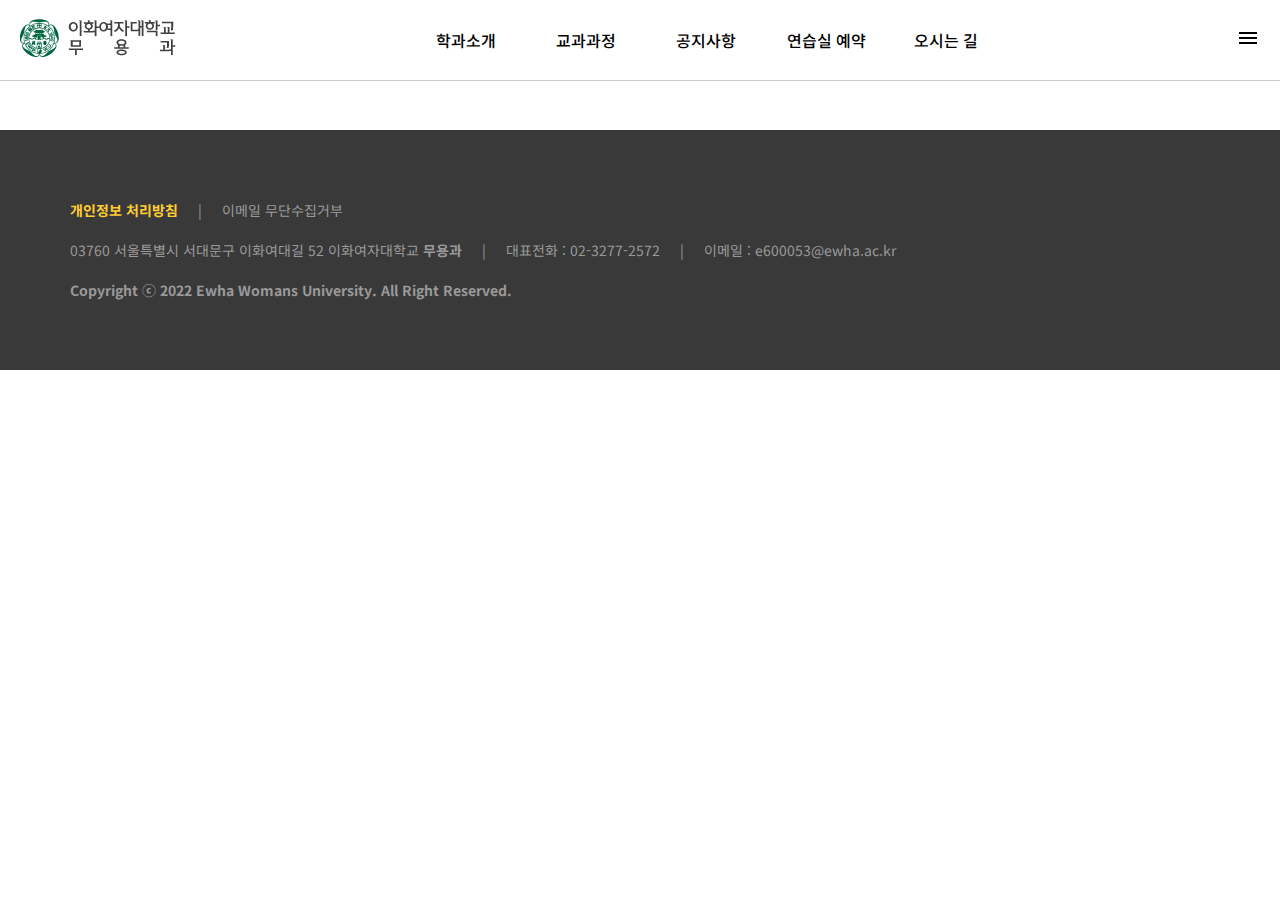
==== index.html @ 5f3eaea0 "Add files via upload" ====
<!DOCTYPE html>
<html lang="ko">
  <head>
    <meta charset="UTF-8" />
    <meta http-equiv="X-UA-Compatible" content="IE=edge" />
    <meta name="viewport" content="width=device-width, initial-scale=1.0" />
    <title>이화여자대학교 무용과</title>

    <!-- css style -->
    <link
      rel="stylesheet"
      href="./css/style.css"
      media="screen and (min-width: 768px)"
    />
    <link
      rel="stylesheet"
      href="./css/mobile.css"
      media="screen and (max-width: 767px)"
    />
  </head>
  <body>
    <!-- header -->
    <header id="main-header">
      <div class="container">
        <h1>
          <a href="./index.html">
            <img src="./images/logo.png" alt="이화여대 무용과" />
          </a>
        </h1>
        <nav id="gnb">
          <ul class="depth1">
            <li>
              <a href="./pages/sub1-1.html">학과소개</a>
              <ul class="depth2">
                <li><a href="./pages/sub1-1.html">학과소개</a></li>
                <li><a href="./pages/sub1-2.html">학과연혁</a></li>
                <li><a href="./pages/sub1-3.html">교수진</a></li>
              </ul>
            </li>
            <li>
              <a href="./pages/sub2-1.html">교과과정</a>
              <ul class="depth2">
                <li><a href="./pages/sub2-1.html">교과과정</a></li>
                <li><a href="./pages/sub2-2.html">전공안내</a></li>
              </ul>
            </li>
            <li>
              <a href="./pages/sub3-1.html">공지사항</a>
              <ul class="depth2">
                <li><a href="./pages/sub3-1.html">공지사항</a></li>
                <li><a href="./pages/sub3-2.html">학과행사</a></li>
                <li><a href="./pages/sub3-3.html">외부행사</a></li>
              </ul>
            </li>
            <li>
              <a href="./pages/sub4-1.html">연습실 예약</a>
              <ul class="depth2">
                <li><a href="./pages/sub4-1.html">연습실 예약</a></li>
              </ul>
            </li>
            <li>
              <a href="./pages/sub5-1.html">오시는 길</a>
              <ul class="depth2">
                <li><a href="./pages/sub5-1.html">오시는 길</a></li>
              </ul>
            </li>
          </ul>
        </nav>
        <!-- 토글버튼 -->
        <div class="btn-toggle">
          <img src="./images/toggle-site-map.svg" alt="toggle sitemap" />
        </div>
      </div>
      <!-- // header .container -->
    </header>

    <!-- footer -->
    <footer id="main-footer">
      <div class="container">
        <div class="footer-menu">
          <a class="ft-str" href="#">개인정보 처리방침</a><span>|</span
          ><a href="#">이메일 무단수집거부</a>
        </div>
        <div class="address">
          <p>
            03760 서울특별시 서대문구 이화여대길 52 이화여자대학교
            <span class="ft-bold">무용과</span>
          </p>
          |
          <p>대표전화 : 02-3277-2572</p>
          |
          <p>이메일 : e600053@ewha.ac.kr</p>
        </div>
        <p class="copy">
          Copyright ⓒ 2022 Ewha Womans University. All Right Reserved.
        </p>
      </div>
      <!-- // footer .container-->
    </footer>
  </body>
</html>
---- css/style.css ----
@import "./reset.css";

/* 웹폰트 (Noto Sans KR / Crimson Text) */
@import url("https://fonts.googleapis.com/css2?family=Crimson+Text:wght@400;600;700&family=Noto+Sans+KR:wght@400;500;700&display=swap");

/* font-family: 'Nanum Myeongjo', serif; */
@import url("https://fonts.googleapis.com/css2?family=Nanum+Myeongjo:wght@400;700;800&display=swap");

/* 기본 css style */
:root {
  --main-color: #006640;
  --text-light: #666;
}

body {
  font-family: "Noto Sans KR", sans-serif;
  font-size: 15px;
}

h1 {
  font-size: 40px;
  font-weight: 700;
}

h1.crimson {
  font-family: "Crimson Text", serif;
  font-size: 40px;
  font-weight: 600;
}

h2 {
  font-size: 26px;
  font-weight: 700;
}

h2.crimson {
  font-family: "Crimson Text", serif;
  font-size: 26px;
  font-weight: 600;
}

h3 {
  font-size: 24px;
  font-weight: 700;
}

a {
  color: #000;
}

.ft-bold {
  font-weight: 700;
}

.color-white {
  color: #fff;
}

.container {
  max-width: 1440px;
  margin: 0 auto;
  position: relative;
}

/* ##### header ##### */

#main-header {
  height: 80px;
}

#main-header .container {
  display: flex;
  padding: 0 20px;
  justify-content: space-between;
  align-items: center;
  /* outline: 1px solid blue; */
  border-bottom: 0.5px solid #ccc;
}

#gnb {
  z-index: 100;
  /* outline: 1px solid red; */
}

/* 1단계 메뉴 */
#gnb .depth1 {
  display: flex;
  height: 80px;
}
#gnb .depth1 > li {
  width: 100px;
  height: 100%;
  display: inline-block;
  margin: 0 10px;
  text-align: center;
  position: relative;
}
#gnb .depth1 > li > a {
  line-height: 80px;
  font-size: 16px;
  font-weight: 500;
  display: block;
}

/* 2단계 메뉴 */

#gnb .depth2 {
  background: #fff;
  border: 0.1px solid #ccc;
  margin-top: 1px;
  padding: 10px;
  height: 0;
  overflow: hidden;
  opacity: 0;
}

#gnb .depth2 > li {
  margin-bottom: 10px;
}
#gnb .depth2 > li:last-child {
  margin-bottom: 0;
}

#gnb .depth2 a {
  color: var(--text-light);
}

/* 호버효과 */

#gnb .depth1 > li:hover > a {
  color: var(--main-color);
  font-weight: 700;
}
#gnb .depth1 > li::after {
  content: "";
  width: 0px;
  height: 2px;
  background: var(--main-color);
  position: absolute;
  left: 0;
  top: 79px;
  transition: 0.5s;
}
#gnb .depth1 > li:hover::after {
  width: 100px;
}

#gnb .depth1 > li:hover .depth2 {
  height: auto;
  opacity: 1;
  transition: 0.4s;
}

#gnb .depth2 > li:hover > a {
  text-decoration: underline;
}

/* ##### footer ##### */

#main-footer {
  margin-top: 50px;
}

#main-footer .container {
  background: #393939;
  padding: 70px;
  color: #999;
  font-size: 14px;
}

#main-footer .footer-menu {
  margin-bottom: 20px;
  display: flex;
  gap: 20px;
}

#main-footer .footer-menu a {
  color: #999;
}

#main-footer .footer-menu a.ft-str {
  font-weight: 700;
  color: #ffcc33;
}

#main-footer .address {
  display: flex;
  gap: 20px;
  margin-bottom: 20px;
}

#main-footer .copy {
  font-weight: 700;
}
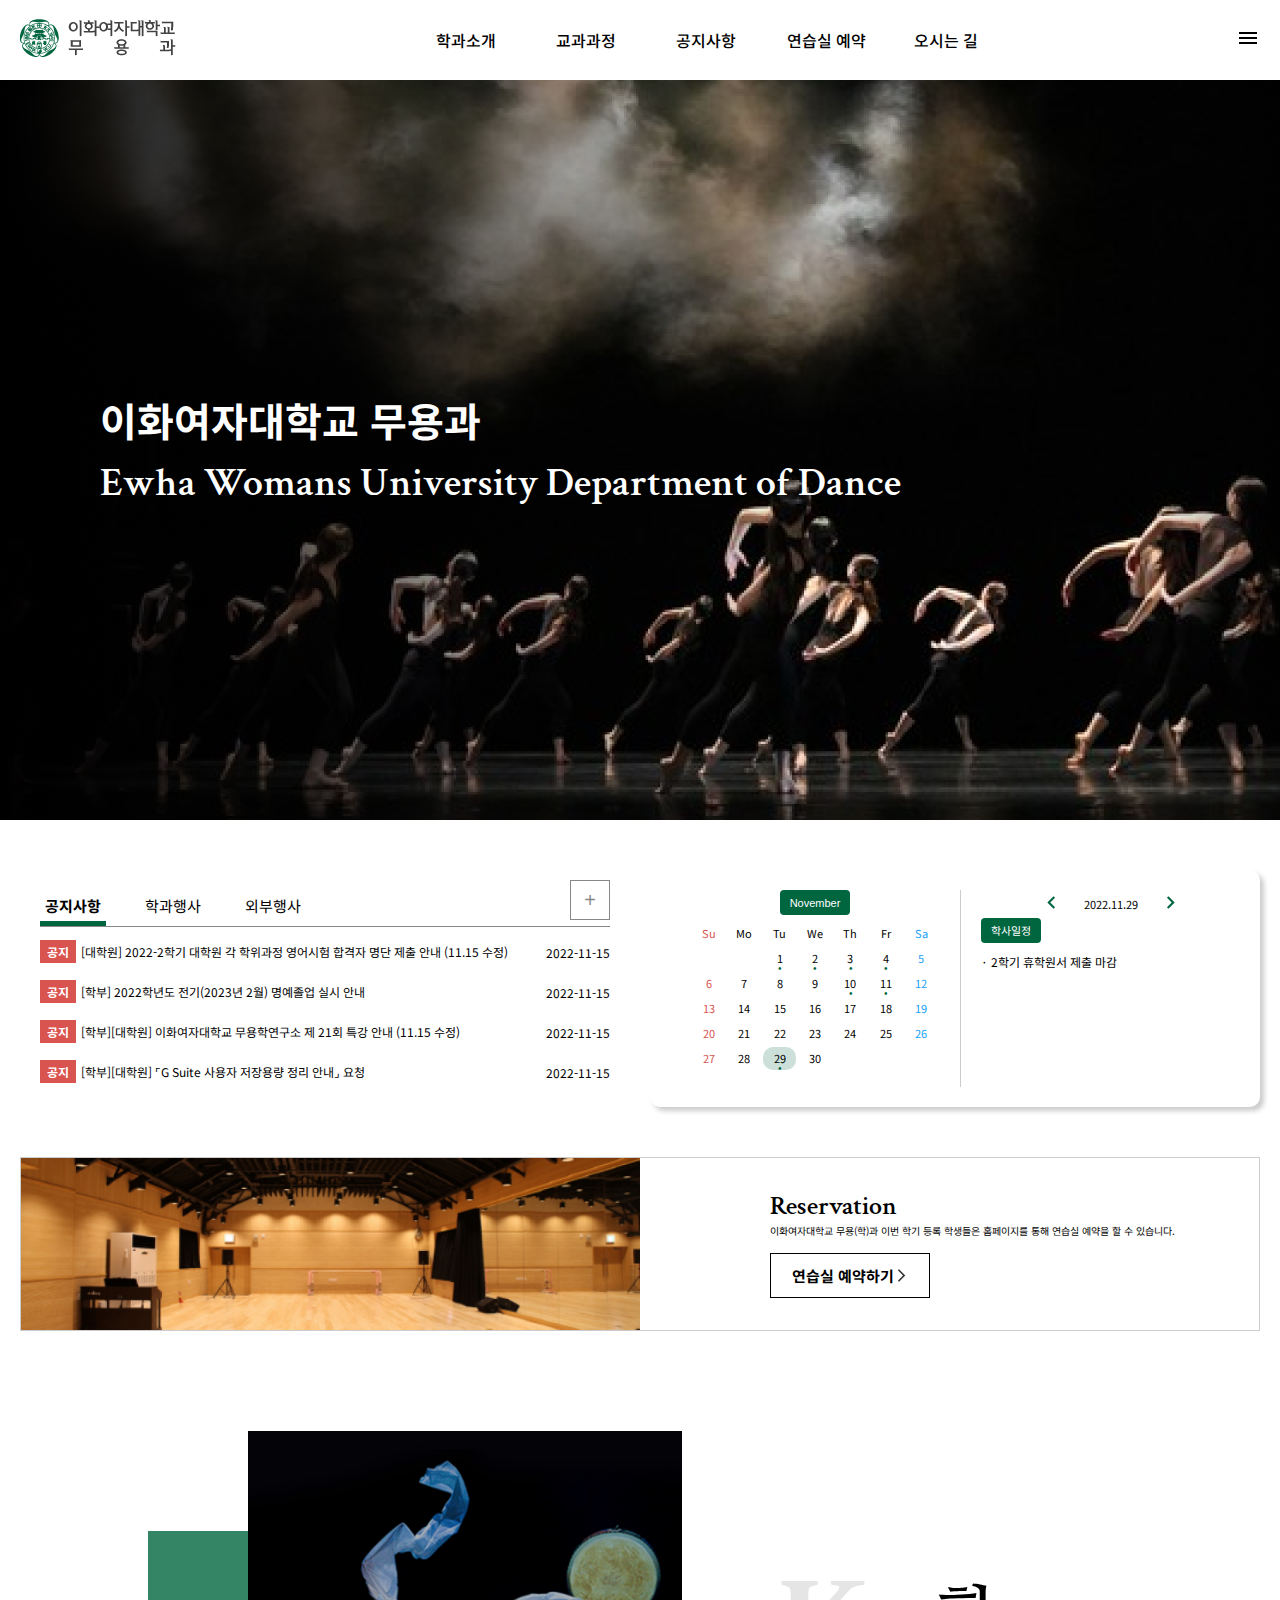
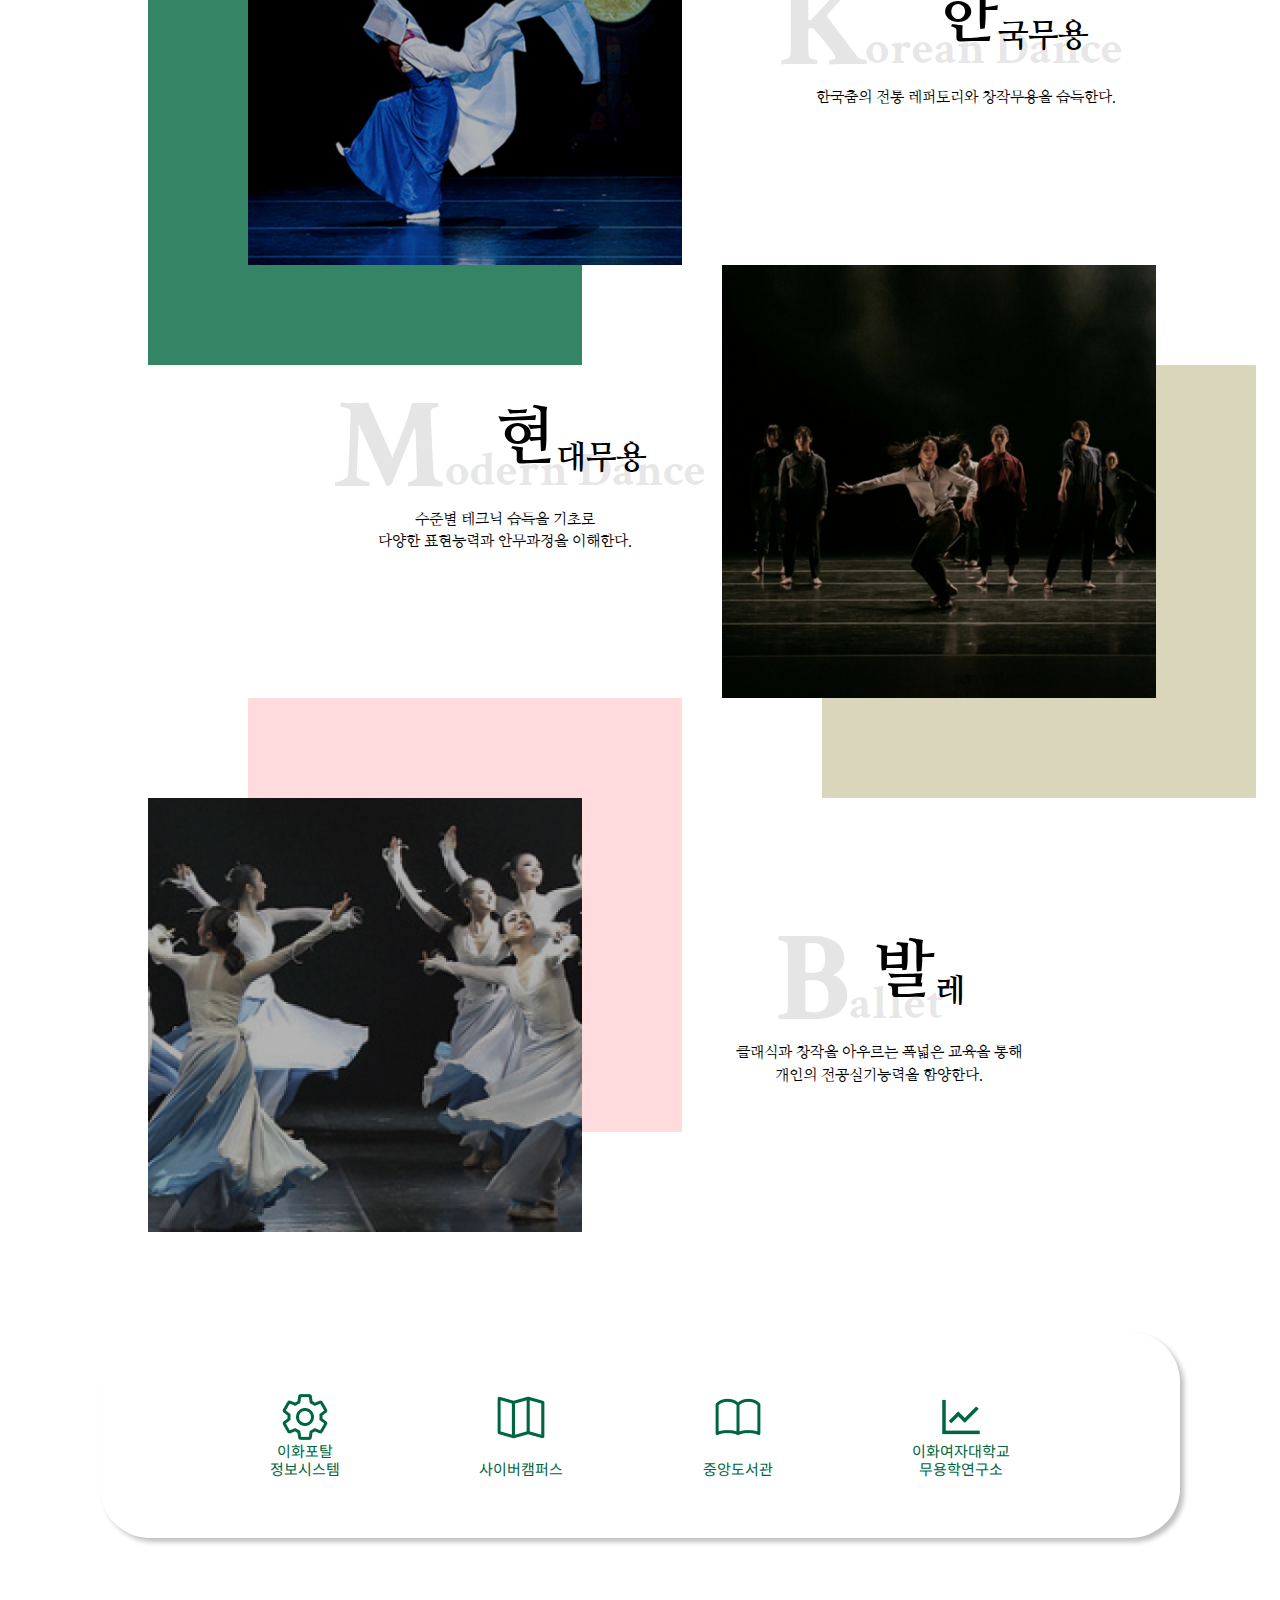
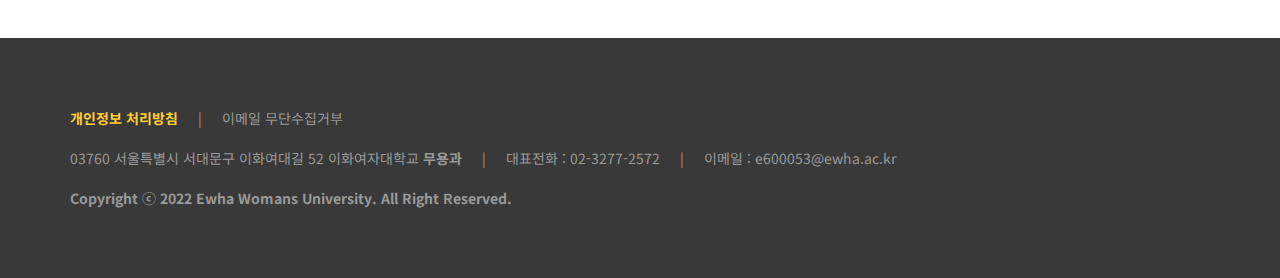
==== commit 8d5db0e8: "last upload" ====
--- a/index.html
+++ b/index.html
@@ -1,101 +1,441 @@
 <!DOCTYPE html>
 <html lang="ko">
-  <head>
-    <meta charset="UTF-8" />
-    <meta http-equiv="X-UA-Compatible" content="IE=edge" />
-    <meta name="viewport" content="width=device-width, initial-scale=1.0" />
-    <title>이화여자대학교 무용과</title>
-
-    <!-- css style -->
-    <link
-      rel="stylesheet"
-      href="./css/style.css"
-      media="screen and (min-width: 768px)"
-    />
-    <link
-      rel="stylesheet"
-      href="./css/mobile.css"
-      media="screen and (max-width: 767px)"
-    />
-  </head>
-  <body>
-    <!-- header -->
-    <header id="main-header">
-      <div class="container">
+
+<head>
+  <meta charset="UTF-8" />
+  <meta http-equiv="X-UA-Compatible" content="IE=edge" />
+  <meta name="viewport" content="width=device-width, initial-scale=1.0" />
+  <title>이화여자대학교 무용과</title>
+
+  <!-- css style -->
+  <link rel="stylesheet" href="./css/style.css" media="screen and (min-width: 768px)" />
+  <link rel="stylesheet" href="./css/mobile.css" media="screen and (max-width: 767px)" />
+  <!-- script -->
+  <script src="https://ajax.googleapis.com/ajax/libs/jquery/3.6.1/jquery.min.js"></script>
+  <script src="./js/main.js"></script>
+</head>
+
+<body>
+  <!-- header -->
+  <header id="main-header">
+    <div class="container">
+      <h1>
+        <a href="./index.html">
+          <img src="./images/logo.png" alt="이화여대 무용과" />
+        </a>
+      </h1>
+      <nav id="gnb">
+        <ul class="depth1">
+          <li>
+            <a href="./pages/sub1-1.html">학과소개</a>
+            <ul class="depth2">
+              <li><a href="./pages/sub1-1.html">학과소개</a></li>
+              <li><a href="./pages/sub1-2.html">학과연혁</a></li>
+              <li><a href="./pages/sub1-3.html">교수진</a></li>
+            </ul>
+          </li>
+          <li>
+            <a href="./pages/sub2-1.html">교과과정</a>
+            <ul class="depth2">
+              <li><a href="./pages/sub2-1.html">교과과정</a></li>
+              <li><a href="./pages/sub2-2.html">전공안내</a></li>
+            </ul>
+          </li>
+          <li>
+            <a href="#">공지사항</a>
+            <ul class="depth2">
+              <li><a href="./pages/sub3-1.html">공지사항</a></li>
+              <li><a href="./pages/sub3-2.html">학과행사</a></li>
+              <li><a href="./pages/sub3-3.html">외부행사</a></li>
+            </ul>
+          </li>
+          <li>
+            <a href="./pages/sub4-1.html">연습실 예약</a>
+            <ul class="depth2">
+              <li><a href="./pages/sub4-1.html">연습실 예약</a></li>
+            </ul>
+          </li>
+          <li>
+            <a href="./pages/sub5-1.html">오시는 길</a>
+            <ul class="depth2">
+              <li><a href="./pages/sub5-1.html">오시는 길</a></li>
+            </ul>
+          </li>
+        </ul>
+      </nav>
+      <!-- 토글버튼 -->
+      <div id="btn-toggle">
+        <img src="./images/toggle-site-map.svg" alt="toggle sitemap" />
+      </div>
+    </div>
+    <!-- // header .container -->
+  </header>
+
+  <!-- site-map -->
+  <div id="site-map">
+    <div class="container">
+      <div class="header-cover">
         <h1>
-          <a href="./index.html">
-            <img src="./images/logo.png" alt="이화여대 무용과" />
+          <a href="./index.html"><img src="./images/logo.png" alt="로고" /></a>
+        </h1>
+        <button class="btn-close">
+          <img src="./images/close.svg" alt="닫기" />
+        </button>
+      </div>
+      <nav class="site-map-menu">
+        <ul class="depth1">
+          <li>
+            <a href="./pages/sub1-1.html">학과소개</a>
+            <ul class="depth2">
+              <li><a href="./pages/sub1-1.html">학과소개</a></li>
+              <li><a href="./pages/sub1-2.html">학과연혁</a></li>
+              <li><a href="./pages/sub1-3.html">교수진</a></li>
+            </ul>
+          </li>
+          <li>
+            <a href="./pages/sub2-1.html">교과과정</a>
+            <ul class="depth2">
+              <li><a href="./pages/sub2-1.html">교과과정</a></li>
+              <li><a href="./pages/sub2-2.html">전공안내</a></li>
+            </ul>
+          </li>
+          <li>
+            <a href="#">공지사항</a>
+            <ul class="depth2">
+              <li><a href="./pages/sub3-1.html">공지사항</a></li>
+              <li><a href="./pages/sub3-2.html">학과행사</a></li>
+              <li><a href="./pages/sub3-3.html">외부행사</a></li>
+            </ul>
+          </li>
+
+          <li>
+            <a href="./pages/sub4-1.html">연습실 예약</a>
+            <ul class="depth2">
+              <li><a href="./pages/sub4-1.html">연습실 예약</a></li>
+            </ul>
+          </li>
+          <li>
+            <a href="./pages/sub5-1.html">오시는 길</a>
+            <ul class="depth2">
+              <li><a href="./pages/sub5-1.html">오시는 길</a></li>
+            </ul>
+          </li>
+        </ul>
+      </nav>
+    </div>
+  </div>
+  <!-- // site-map -->
+
+  <!-- main-visual -->
+  <section id="main-visual">
+    <div class="container">
+      <h1>
+        이화여자대학교 무용과<br />
+        <span class="crimson">Ewha Womans University <br class="mob-only" />
+          Department of Dance</span>
+      </h1>
+    </div>
+  </section>
+
+  <!-- 공지사항 / 학사일정 -->
+  <section class="section1">
+    <div class="container">
+      <div class="notice-box">
+        <ul class="notice-title-list">
+          <li class="active">공지사항</li>
+          <li>학과행사</li>
+          <li>외부행사</li>
+        </ul>
+        <a href="./pages/sub3-1.html"><button class="btn-plus">+</button></a>
+        <div class="notice-board">
+          <ul class="notice-list active">
+            <li>
+              <a href="http://cms.ewha.ac.kr/user/boardList.action?boardId=1556242&command=view2&boardSeq=65201057"
+                target="_blank"><b>공지</b>[대학원]
+                2022-2학기 대학원 각 학위과정 영어시험
+                합격자 명단 제출 안내 (11.15 수정)</a>
+              <span class="notice-date">2022-11-15</span>
+            </li>
+            <li>
+              <a href="http://cms.ewha.ac.kr/user/boardList.action?boardId=1556242&command=view2&boardSeq=65180790"
+                target="_blank"><b>공지</b>[학부]
+                2022학년도 전기(2023년 2월) 명예졸업 실시
+                안내</a>
+              <span class="notice-date">2022-11-15</span>
+            </li>
+            <li>
+              <a href="http://cms.ewha.ac.kr/user/boardList.action?boardId=1556242&command=view2&boardSeq=65132984"
+                target="_blank"><b>공지</b>[학부][대학원]
+                이화여자대학교 무용학연구소 제 21회
+                특강 안내 (11.15 수정)</a>
+              <span class="notice-date">2022-11-15</span>
+            </li>
+            <li>
+              <a href="http://cms.ewha.ac.kr/user/boardList.action?boardId=1556242&command=view2&boardSeq=65174718"
+                target="_blank"><b>공지</b>[학부][대학원]
+                ⌜G Suite 사용자 저장용량 정리 안내⌟
+                요청</a>
+              <span class="notice-date">2022-11-15</span>
+            </li>
+          </ul>
+          <ul class="notice-list">
+            <li>
+              <a href="#"><b>학과</b>[학부][대학원] 2022년 2학기 기말고사 세부일정
+                안내</a>
+              <span class="notice-date">2022-11-20</span>
+            </li>
+            <li>
+              <a href="http://cms.ewha.ac.kr/user/boardList.action?boardId=1556242&command=view2&boardSeq=62117398"
+                target="_blank"><b>학과</b>[학부]
+                2022년 2학기 졸업발표회 및 학년별 월례회
+                세부일정 안내</a>
+              <span class="notice-date">2022-09-24</span>
+            </li>
+            <li>
+              <a href="#"><b>학과</b>[학부][대학원] 2022 동아리축제 참가 동아리 및 학과
+                소모임 모집 안내</a>
+              <span class="notice-date">2022-09-24</span>
+            </li>
+            <li>
+              <a href="#"><b>학과</b>[학부][대학원] 2022 2학기 중간고사 세부일정
+                안내</a>
+              <span class="notice-date">2022-09-10</span>
+            </li>
+          </ul>
+          <ul class="notice-list">
+            <li>
+              <a href="http://cms.ewha.ac.kr/user/boardList.action?boardId=1556242&command=view2&boardSeq=64226081"
+                target="_blank"><b>외부</b>2022
+                제3회〈ㅊㅊ-하다 페스티벌〉전통공연예술축제
+                홍보 및 모집 안내</a>
+              <span class="notice-date">2022-10-27</span>
+            </li>
+            <li>
+              <a href="http://cms.ewha.ac.kr/user/boardList.action?boardId=1556242&command=view2&boardSeq=64042757"
+                target="_blank"><b>외부</b>서울시
+                국악관현악단 & 류장현의 협업「다시갑시다」
+                공연, 조기예매 할인 안내</a>
+              <span class="notice-date">2022-10-25</span>
+            </li>
+            <li>
+              <a href="http://cms.ewha.ac.kr/user/boardList.action?boardId=1556242&command=view2&boardSeq=63750530"
+                target="_blank"><b>외부</b>대한무용협회_4마리
+                백조 페스티벌 홍보</a>
+              <span class="notice-date">2022-10-21</span>
+            </li>
+            <li>
+              <a href="http://cms.ewha.ac.kr/user/boardList.action?boardId=1556242&command=view2&boardSeq=61762554"
+                target="_blank"><b>외부</b>(사)한국민족춤협회
+                2022 젊은춤 축전 개최 안내</a>
+              <span class="notice-date">2022-09-06</span>
+            </li>
+          </ul>
+        </div>
+      </div>
+      <!-- // notice-box -->
+      <!-- schedule-box -->
+      <div class="schedule-box">
+        <div class="calendar-box">
+          <button class="btn-month">November</button>
+          <table class="calendar">
+            <tr>
+              <th class="sun">Su</th>
+              <th>Mo</th>
+              <th>Tu</th>
+              <th>We</th>
+              <th>Th</th>
+              <th>Fr</th>
+              <th class="sat">Sa</th>
+            </tr>
+
+            <tr>
+              <td class="sun"></td>
+              <td></td>
+              <td>1</td>
+              <td>2</td>
+              <td>3</td>
+              <td>4</td>
+              <td class="sat">5</td>
+            </tr>
+
+            <tr>
+              <td class="sun">6</td>
+              <td>7</td>
+              <td>8</td>
+              <td>9</td>
+              <td>10</td>
+              <td>11</td>
+              <td class="sat">12</td>
+            </tr>
+
+            <tr>
+              <td class="sun">13</td>
+              <td>14</td>
+              <td>15</td>
+              <td>16</td>
+              <td>17</td>
+              <td>18</td>
+              <td class="sat">19</td>
+            </tr>
+
+            <tr>
+              <td class="sun">20</td>
+              <td>21</td>
+              <td>22</td>
+              <td>23</td>
+              <td>24</td>
+              <td>25</td>
+              <td class="sat">26</td>
+            </tr>
+
+            <tr>
+              <td class="sun">27</td>
+              <td>28</td>
+              <td class="choosed">29</td>
+              <td>30</td>
+              <td></td>
+              <td></td>
+              <td class="sat"></td>
+            </tr>
+          </table>
+        </div>
+        <!-- // calendar-box -->
+        <div class="schedule-list">
+          <div class="schedule-date">
+            <button class="btn-prev">
+              <img src="./images/main-schedule-icon-prev.svg" alt="이전" />
+            </button>
+            <p class="choosed-date">2022.11.29</p>
+            <button class="btn-next">
+              <img src="./images/main-schedule-icon-next.svg" alt="다음" />
+            </button>
+          </div>
+          <a href="#">학사일정</a>
+          <ul>
+            <li>· 2학기 휴학원서 제출 마감</li>
+          </ul>
+        </div>
+        <!-- // schedule-list -->
+      </div>
+      <!-- schedule-box -->
+    </div>
+    <!-- // section1 .container -->
+  </section>
+
+  <!-- section2 -->
+  <!-- 연습실 예약 -->
+  <section class="section2">
+    <div class="container">
+      <div class="reservation-banner">
+        <img class="web-only" src="./images/main-banner.jpg" alt="예약하기 배너" />
+        <img class="mob-only" src="./images/main-banner-mob.jpg" alt="연습실 예약" />
+        <div class="reservation-link">
+          <h2 class="crimson">Reservation</h2>
+          <p>
+            이화여자대학교 무용(학)과 이번 학기 등록 학생들은
+            <br class="mob-only" />
+            홈페이지를 통해 연습실 예약을 할 수 있습니다.
+          </p>
+          <a href="./pages/sub4-1.html" class="btn-reservation">
+            연습실 예약하기
+            <img class="web-only" src="./images/icon-arrow.svg" alt="연습실 예약하기" />
+            <img class="mob-only" src="./images/icon-arrow-white.svg" alt="연습실 예약하기" />
           </a>
-        </h1>
-        <nav id="gnb">
-          <ul class="depth1">
-            <li>
-              <a href="./pages/sub1-1.html">학과소개</a>
-              <ul class="depth2">
-                <li><a href="./pages/sub1-1.html">학과소개</a></li>
-                <li><a href="./pages/sub1-2.html">학과연혁</a></li>
-                <li><a href="./pages/sub1-3.html">교수진</a></li>
-              </ul>
-            </li>
-            <li>
-              <a href="./pages/sub2-1.html">교과과정</a>
-              <ul class="depth2">
-                <li><a href="./pages/sub2-1.html">교과과정</a></li>
-                <li><a href="./pages/sub2-2.html">전공안내</a></li>
-              </ul>
-            </li>
-            <li>
-              <a href="./pages/sub3-1.html">공지사항</a>
-              <ul class="depth2">
-                <li><a href="./pages/sub3-1.html">공지사항</a></li>
-                <li><a href="./pages/sub3-2.html">학과행사</a></li>
-                <li><a href="./pages/sub3-3.html">외부행사</a></li>
-              </ul>
-            </li>
-            <li>
-              <a href="./pages/sub4-1.html">연습실 예약</a>
-              <ul class="depth2">
-                <li><a href="./pages/sub4-1.html">연습실 예약</a></li>
-              </ul>
-            </li>
-            <li>
-              <a href="./pages/sub5-1.html">오시는 길</a>
-              <ul class="depth2">
-                <li><a href="./pages/sub5-1.html">오시는 길</a></li>
-              </ul>
-            </li>
-          </ul>
-        </nav>
-        <!-- 토글버튼 -->
-        <div class="btn-toggle">
-          <img src="./images/toggle-site-map.svg" alt="toggle sitemap" />
-        </div>
-      </div>
-      <!-- // header .container -->
-    </header>
-
-    <!-- footer -->
-    <footer id="main-footer">
-      <div class="container">
-        <div class="footer-menu">
-          <a class="ft-str" href="#">개인정보 처리방침</a><span>|</span
-          ><a href="#">이메일 무단수집거부</a>
-        </div>
-        <div class="address">
+        </div>
+      </div>
+    </div>
+    <!-- // section2 .container -->
+  </section>
+  <section class="section3">
+    <div class="container">
+      <div class="classes korean-dance">
+        <img src="./images/main-section-1.jpg" alt="한국무용" />
+        <div class="text-box">
+          <h3 class="nanum"><span>한</span>국무용</h3>
+          <p>한국춤의 전통 레퍼토리와 창작무용을 습득한다.</p>
+        </div>
+      </div>
+      <div class="classes modern-dance">
+        <div class="text-box">
+          <h3 class="nanum"><span>현</span>대무용</h3>
           <p>
-            03760 서울특별시 서대문구 이화여대길 52 이화여자대학교
-            <span class="ft-bold">무용과</span>
+            수준별 테크닉 습득을 기초로 <br />
+            다양한 표현능력과 안무과정을 이해한다.
           </p>
-          |
-          <p>대표전화 : 02-3277-2572</p>
-          |
-          <p>이메일 : e600053@ewha.ac.kr</p>
-        </div>
-        <p class="copy">
-          Copyright ⓒ 2022 Ewha Womans University. All Right Reserved.
+        </div>
+        <img src="./images/main-section-2.jpg" alt="현대무용" />
+      </div>
+      <div class="classes ballet">
+        <img src="./images/main-section-3.jpg" alt="발레" />
+        <div class="text-box">
+          <h3 class="nanum"><span>발</span>레</h3>
+          <p>
+            클래식과 창작을 아우르는 폭넓은 교육을 통해 <br />
+            개인의 전공실기능력을 함양한다.
+          </p>
+        </div>
+      </div>
+    </div>
+    <!-- //section3 .container -->
+  </section>
+  <!-- section4 -->
+  <section class="section4">
+    <div class="container">
+      <ul class="quick-menu">
+        <li>
+          <a href="#">
+            <img src="./images/main-quick-menu-icon-1.png" alt="이화포탈정보시스템" />
+            <p>
+              이화포탈 <br />
+              정보시스템
+            </p>
+          </a>
+        </li>
+        <li>
+          <a href="#">
+            <img src="./images/main-quick-menu-icon-2.png" alt="사이버캠퍼스" />
+            <p>사이버캠퍼스</p>
+          </a>
+        </li>
+        <li>
+          <a href="#">
+            <img src="./images/main-quick-menu-icon-3.png" alt="중앙도서관" />
+            <p>중앙도서관</p>
+          </a>
+        </li>
+        <li>
+          <a href="#">
+            <img src="./images/main-quick-menu-icon-4.png" alt="이화여자대학교 무용학연구소" />
+            <p>이화여자대학교<br />무용학연구소</p>
+          </a>
+        </li>
+      </ul>
+    </div>
+  </section>
+  <!-- footer -->
+  <footer id="main-footer">
+    <div class="container">
+      <div class="footer-menu">
+        <a class="ft-str" href="#">개인정보 처리방침</a><span>|</span><a href="#">이메일 무단수집거부</a>
+      </div>
+      <div class="address">
+        <p>
+          03760 서울특별시 서대문구 이화여대길 52
+          <br class="mob-only" />이화여자대학교
+          <span class="ft-bold">무용과</span>
         </p>
-      </div>
-      <!-- // footer .container-->
-    </footer>
-  </body>
-</html>
+        <span class="web-only">|</span>
+        <p>대표전화 : 02-3277-2572</p>
+        <span class="web-only">|</span>
+        <p>이메일 : e600053@ewha.ac.kr</p>
+      </div>
+      <p class="copy">
+        Copyright ⓒ 2022 Ewha Womans University. <br class="mob-only" />
+        All Right Reserved.
+      </p>
+    </div>
+    <!-- // footer .container-->
+  </footer>
+</body>
+
+</html>--- a/css/style.css
+++ b/css/style.css
@@ -5,6 +5,11 @@
 
 /* font-family: 'Nanum Myeongjo', serif; */
 @import url("https://fonts.googleapis.com/css2?family=Nanum+Myeongjo:wght@400;700;800&display=swap");
+
+/* 미디어쿼리 */
+.mob-only {
+  display: none;
+}
 
 /* 기본 css style */
 :root {
@@ -22,6 +27,7 @@
   font-weight: 700;
 }
 
+h1 .crimson,
 h1.crimson {
   font-family: "Crimson Text", serif;
   font-size: 40px;
@@ -33,6 +39,7 @@
   font-weight: 700;
 }
 
+h2 .crimson,
 h2.crimson {
   font-family: "Crimson Text", serif;
   font-size: 26px;
@@ -41,6 +48,12 @@
 
 h3 {
   font-size: 24px;
+  font-weight: 700;
+}
+
+h3.nanum {
+  font-family: "Nanum Myeongjo", serif;
+  font-size: 32px;
   font-weight: 700;
 }
 
@@ -87,7 +100,8 @@
   display: flex;
   height: 80px;
 }
-#gnb .depth1 > li {
+
+#gnb .depth1>li {
   width: 100px;
   height: 100%;
   display: inline-block;
@@ -95,7 +109,8 @@
   text-align: center;
   position: relative;
 }
-#gnb .depth1 > li > a {
+
+#gnb .depth1>li>a {
   line-height: 80px;
   font-size: 16px;
   font-weight: 500;
@@ -114,10 +129,11 @@
   opacity: 0;
 }
 
-#gnb .depth2 > li {
+#gnb .depth2>li {
   margin-bottom: 10px;
 }
-#gnb .depth2 > li:last-child {
+
+#gnb .depth2>li:last-child {
   margin-bottom: 0;
 }
 
@@ -127,36 +143,599 @@
 
 /* 호버효과 */
 
-#gnb .depth1 > li:hover > a {
+#gnb .depth1>li:hover>a {
   color: var(--main-color);
   font-weight: 700;
 }
-#gnb .depth1 > li::after {
+
+#gnb .depth1>li::after {
   content: "";
   width: 0px;
-  height: 2px;
+  height: 3px;
   background: var(--main-color);
   position: absolute;
   left: 0;
-  top: 79px;
+  top: 78px;
   transition: 0.5s;
 }
-#gnb .depth1 > li:hover::after {
+
+#gnb .depth1>li:hover::after {
   width: 100px;
 }
 
-#gnb .depth1 > li:hover .depth2 {
+#gnb .depth1>li:hover .depth2 {
   height: auto;
   opacity: 1;
-  transition: 0.4s;
-}
-
-#gnb .depth2 > li:hover > a {
+  transition: 0.5s;
+}
+
+#gnb .depth2>li:hover>a {
   text-decoration: underline;
 }
 
+/* ##### site-map ##### */
+
+#site-map {
+  position: absolute;
+  width: 100%;
+  height: 800px;
+  z-index: 9999;
+  top: 0;
+}
+
+#site-map .container {
+  position: relative;
+  max-width: 1440px;
+  background-image: url(../images/sitemap-bg.jpg);
+  background-repeat: no-repeat;
+  height: 100%;
+  box-shadow: 4px 4px 5px #ccc;
+}
+
+#site-map .header-cover {
+  width: 100%;
+  height: 80px;
+  padding: 0 20px;
+  display: flex;
+  justify-content: space-between;
+  align-items: center;
+}
+
+#site-map .header-cover .btn-close {
+  border: none;
+  background: none;
+}
+
+#site-map .site-map-menu {
+  padding: 100px 200px;
+  height: calc(100% - 80px);
+}
+
+#site-map .site-map-menu .depth1 {
+  width: 100%;
+  height: 100%;
+  display: flex;
+  flex-wrap: wrap;
+  text-align: center;
+  justify-content: space-around;
+}
+
+#site-map .site-map-menu .depth1>li {
+  width: 30%;
+}
+
+#site-map .site-map-menu .depth1>li>a {
+  font-size: 20px;
+  font-weight: 700;
+  line-height: 60px;
+}
+
+#site-map .site-map-menu .depth2>li>a {
+  font-size: 15px;
+  color: #444444;
+  line-height: 30px;
+}
+
+/* 사이트맵 전환 효과 */
+#site-map {
+  height: 0;
+  overflow: hidden;
+  opacity: 0;
+  transition: 0.5s;
+}
+
+#site-map.show {
+  height: 800px;
+  overflow: visible;
+  opacity: 1;
+}
+
+/* ##### main-visual ##### */
+
+#main-visual {
+  height: 740px;
+  background: #000;
+}
+
+#main-visual .container {
+  height: 100%;
+  background-image: url("../images/main-visual-1.jpg");
+  display: flex;
+  align-items: center;
+  background-size: cover;
+  margin-bottom: 50px;
+  transition: 1.5s;
+}
+
+#main-visual h1 {
+  color: #fff;
+  margin-left: 100px;
+}
+
+/* ##### section1 ##### */
+.section1 .container {
+  width: 100%;
+  display: flex;
+  padding: 50px 20px;
+  justify-content: space-between;
+}
+
+/* 공지사항 */
+.section1 .notice-box {
+  width: calc(50% - 10px);
+  position: relative;
+  padding: 20px;
+}
+
+.section1 .notice-box .notice-title-list {
+  border-bottom: 0.3px solid #888;
+  margin-bottom: 10px;
+}
+
+.section1 .notice-box .notice-title-list li {
+  display: inline-block;
+  margin-right: 30px;
+  padding: 5px;
+  cursor: pointer;
+}
+
+.section1 .notice-box .notice-title-list li.active {
+  font-weight: 700;
+  border-bottom: 5px solid var(--main-color);
+}
+
+.section1 .notice-box .btn-plus {
+  width: 40px;
+  height: 40px;
+  font-size: 20px;
+  color: #888;
+  border: 1px solid #888;
+  background: #fff;
+  position: absolute;
+  top: 10px;
+  right: 20px;
+  cursor: pointer;
+}
+
+.section1 .notice-box .notice-list {
+  font-size: 12px;
+}
+
+.section1 .notice-box .notice-list li {
+  height: 30px;
+  display: flex;
+  justify-content: space-between;
+  align-items: center;
+  margin-bottom: 10px;
+  gap: 10px;
+}
+
+.section1 .notice-box .notice-list li:last-child {
+  margin-bottom: 0px;
+}
+
+.section1 .notice-box .notice-list a {
+  line-height: 30px;
+  font-weight: 400;
+  white-space: nowrap;
+  overflow: hidden;
+  text-overflow: ellipsis;
+}
+
+.section1 .notice-box .notice-list b {
+  border: none;
+  background: #d9534f;
+  color: #fff;
+  margin-right: 5px;
+  padding: 3px 7px;
+  /* border-radius: 5px; */
+}
+
+.section1 .notice-box .notice-list .notice-date {
+  width: 80px;
+  text-align: right;
+  white-space: nowrap;
+}
+
+/* 공지사항 전환 */
+.section1 .notice-list {
+  display: none;
+}
+
+.section1 .notice-list.active {
+  display: block;
+}
+
+/* 학사일정-달력 */
+.section1 .schedule-box {
+  width: calc(50% - 10px);
+  min-width: 500px;
+  display: flex;
+  justify-content: space-between;
+  padding: 20px;
+  box-shadow: 4px 4px 5px #ccc;
+  border-radius: 10px;
+}
+
+.section1 .schedule-box .calendar-box {
+  position: relative;
+  padding: 0 20px;
+  border-right: 0.1px solid #ccc;
+}
+
+.section1 .schedule-box .btn-month {
+  width: 70px;
+  height: 25px;
+  position: absolute;
+  left: calc(50% - (35px));
+  border: none;
+  background: var(--main-color);
+  color: #fff;
+  border-radius: 4px;
+  font-size: 11px;
+}
+
+.section1 .schedule-box .calendar {
+  font-size: 11px;
+  width: 250px;
+  text-align: center;
+  margin-top: 30px;
+  line-height: 23px;
+}
+
+.section1 .schedule-box .calendar th,
+td {
+  width: calc(100% / 7);
+}
+
+.section1 .schedule-box .calendar th {
+  font-weight: 400;
+}
+
+.section1 .schedule-box .calendar td {
+  cursor: pointer;
+  position: relative;
+}
+
+/* 학사일정-세부일정 */
+.section1 .schedule-box .schedule-list {
+  width: calc(100% - 311px);
+  font-size: 11px;
+}
+
+.section1 .schedule-box .schedule-list .schedule-date {
+  text-align: center;
+  display: flex;
+  align-items: center;
+  justify-content: center;
+  gap: 20px;
+}
+
+.section1 .schedule-box .schedule-list .schedule-date button {
+  background: none;
+  border: none;
+}
+
+.section1 .schedule-box .schedule-list>a {
+  display: block;
+  width: 60px;
+  line-height: 25px;
+  background: var(--main-color);
+  text-align: center;
+  border-radius: 4px;
+  color: #fff;
+  margin-bottom: 10px;
+}
+
+.section1 .schedule-box .schedule-list>ul {
+  font-size: 12px;
+}
+
+/* calendar style */
+
+.section1 .calendar .sat {
+  color: #17a1fa;
+}
+
+.section1 .calendar .sun {
+  color: #d9534f;
+}
+
+.section1 .calendar td.choosed {
+  border-radius: 10px;
+  background: rgba(0, 102, 64, 0.2);
+}
+
+.section1 .calendar td.something::after {
+  content: "·";
+  font-size: 20px;
+  color: var(--main-color);
+  position: absolute;
+  top: 9px;
+  left: 14px;
+}
+
+/* ##### section2 ##### */
+/* 연습실 예약 */
+.section2 .container {
+  padding: 0px 20px;
+}
+
+.section2 .reservation-banner {
+  width: 100%;
+  display: flex;
+  border: 0.5px solid #ccc;
+}
+
+.section2 .reservation-banner>img {
+  width: 50%;
+}
+
+.section2 .reservation-banner .reservation-link {
+  display: flex;
+  flex-direction: column;
+  justify-content: center;
+  width: 50%;
+  padding-left: 130px;
+}
+
+.section2 .reservation-banner .reservation-link>p {
+  font-size: 10px;
+  margin-bottom: 15px;
+}
+
+.section2 .reservation-banner .reservation-link>.btn-reservation {
+  display: flex;
+  justify-content: center;
+  align-items: center;
+  width: 160px;
+  height: 45px;
+  border: 0.5px solid #000;
+  background: #fff;
+  font-weight: 700;
+}
+
+/* ##### section3 ##### */
+/* 전공 안내 */
+
+.section3 .container {
+  padding: 100px 20px 50px;
+}
+
+
+.section3 .classes {
+  width: 70%;
+  display: flex;
+  align-items: center;
+  position: relative;
+}
+
+.section3 .classes img {
+  width: 50%;
+}
+
+.section3 .classes .text-box {
+  width: 50%;
+}
+
+.section3 .classes h3 span {
+  font-size: 64px;
+  position: relative;
+  bottom: 10px;
+}
+
+.section3 .classes p {
+  font-family: "Nanum Myeongjo", serif;
+  line-height: 1.5em;
+  margin-top: 20px;
+}
+
+/* korean-dance */
+.section3 .classes.korean-dance {
+  left: 228px;
+}
+
+.section3 .korean-dance::before {
+  content: "";
+  width: 50%;
+  height: 100%;
+  background: rgba(0, 102, 64, 0.8);
+  position: absolute;
+  top: 100px;
+  left: -100px;
+  z-index: -1;
+}
+
+.section3 .korean-dance .text-box {
+  text-align: right;
+}
+
+.section3 .korean-dance h3 {
+  position: relative;
+  right: 28px;
+  margin-bottom: 15px;
+}
+
+.section3 .korean-dance h3::before {
+  content: "K";
+  font-family: "crimson text", serif;
+  font-size: 128px;
+  font-weight: 700;
+  color: rgba(0, 0, 0, 0.1);
+  position: absolute;
+  top: -45px;
+  right: 220px;
+}
+
+.section3 .korean-dance h3::after {
+  content: "orean Dance";
+  font-family: "crimson text", serif;
+  font-size: 48px;
+  font-weight: 700;
+  width: 300px;
+  color: rgba(0, 0, 0, 0.1);
+  position: absolute;
+  top: 30px;
+  right: -35px;
+}
+
+/* modern-dance */
+.section3 .classes.modern-dance {
+  left: 268px;
+}
+
+.section3 .modern-dance::before {
+  content: "";
+  width: 50%;
+  height: 100%;
+  background: #dad6bc;
+  position: absolute;
+  top: 100px;
+  right: -100px;
+  z-index: -1;
+}
+
+.section3 .modern-dance .text-box {
+  text-align: center;
+}
+
+.section3 .modern-dance h3 {
+  position: relative;
+  right: -65px;
+  margin-bottom: 15px;
+}
+
+.section3 .modern-dance h3::before {
+  content: "M";
+  font-family: "crimson text", serif;
+  font-size: 128px;
+  font-weight: 700;
+  color: rgba(0, 0, 0, 0.1);
+  position: absolute;
+  top: -45px;
+  left: -20px;
+}
+
+.section3 .modern-dance h3::after {
+  content: "odern Dance";
+  font-family: "crimson text", serif;
+  font-size: 48px;
+  font-weight: 700;
+  width: 300px;
+  color: rgba(0, 0, 0, 0.1);
+  position: absolute;
+  top: 30px;
+  left: 72px;
+}
+
+/* ballet */
+.section3 .classes.ballet {
+  left: 128px;
+  margin-top: 100px;
+}
+
+.section3 .ballet::before {
+  content: "";
+  width: 50%;
+  height: 100%;
+  background: #ffdbdd;
+  position: absolute;
+  top: -100px;
+  left: 100px;
+  z-index: -1;
+}
+
+.section3 .ballet .text-box {
+  text-align: center;
+}
+
+.section3 .ballet h3 {
+  position: relative;
+  left: 120px;
+  margin-bottom: 15px;
+}
+
+.section3 .ballet h3::before {
+  content: "B";
+  font-family: "crimson text", serif;
+  font-size: 128px;
+  font-weight: 700;
+  color: rgba(0, 0, 0, 0.1);
+  position: absolute;
+  top: -45px;
+  right: 285px;
+}
+
+.section3 .ballet h3::after {
+  content: "allet";
+  font-family: "crimson text", serif;
+  font-size: 48px;
+  font-weight: 700;
+  width: 300px;
+  color: rgba(0, 0, 0, 0.1);
+  position: absolute;
+  top: 30px;
+  right: 90px;
+}
+
+.section3 .ballet p {
+  position: relative;
+  left: 80px;
+}
+
+/* ##### section4 ##### */
+/* 퀵메뉴 */
+.section4 .container {
+  padding: 50px 100px;
+}
+
+.section4 .quick-menu {
+  padding: 60px 170px;
+  display: flex;
+  justify-content: space-between;
+  border-radius: 50px;
+  box-shadow: 4px 4px 5px rgba(0, 0, 0, 0.25);
+}
+
+.section4 .quick-menu li {
+  text-align: center;
+}
+
+.section4 .quick-menu li a {
+  width: 100%;
+  height: 100%;
+  color: var(--main-color);
+  display: flex;
+  flex-direction: column;
+  align-items: center;
+  justify-content: space-between;
+}
+
+.section4 .quick-menu li p {
+  line-height: 1.2em;
+}
+
 /* ##### footer ##### */
-
 #main-footer {
   margin-top: 50px;
 }
@@ -191,4 +770,4 @@
 
 #main-footer .copy {
   font-weight: 700;
-}
+}--- a/css/mobile.css
+++ b/css/mobile.css
@@ -0,0 +1,732 @@
+@import "./reset.css";
+
+/* 웹폰트 (Noto Sans KR / Crimson Text) */
+@import url("https://fonts.googleapis.com/css2?family=Crimson+Text:wght@400;600;700&family=Noto+Sans+KR:wght@400;500;700&display=swap");
+
+/* font-family: 'Nanum Myeongjo', serif; */
+@import url("https://fonts.googleapis.com/css2?family=Nanum+Myeongjo:wght@400;700;800&display=swap");
+
+/* 미디어쿼리 */
+.web-only {
+  display: none;
+}
+
+/* 기본 css style */
+:root {
+  --main-color: #006640;
+  --text-light: #666;
+}
+
+body {
+  font-family: "Noto Sans KR", sans-serif;
+  font-size: 15px;
+}
+
+h1 {
+  font-size: 15px;
+  font-weight: 700;
+}
+
+h1 .crimson,
+h1.crimson {
+  font-family: "Crimson Text", serif;
+  font-size: 26px;
+  font-weight: 600;
+}
+
+h2 {
+  font-size: 24px;
+  font-weight: 700;
+}
+
+h2 .crimson,
+h2.crimson {
+  font-family: "Crimson Text", serif;
+  font-size: 24px;
+  font-weight: 600;
+}
+
+h3 {
+  font-size: 12px;
+  font-weight: 400;
+}
+
+h3.nanum {
+  font-family: "Nanum Myeongjo", serif;
+  font-size: 32px;
+  font-weight: 700;
+}
+
+a {
+  color: #000;
+}
+
+.ft-bold {
+  font-weight: 700;
+}
+
+.color-white {
+  color: #fff;
+}
+
+.container {
+  max-width: 100%;
+  position: relative;
+}
+
+/* ##### header ##### */
+#main-header {
+  height: 80px;
+}
+
+#main-header .container {
+  height: 100%;
+  display: flex;
+  padding: 0 20px;
+  justify-content: space-between;
+  align-items: center;
+  border-bottom: 0.5px solid #ccc;
+}
+
+#main-header h1 img {
+  width: 115px;
+}
+
+#gnb {
+  display: none;
+}
+
+/* ##### site-map ##### */
+
+#site-map {
+  position: absolute;
+  width: 100vw;
+  height: 100vh;
+  z-index: 9999;
+  top: 0;
+}
+
+#site-map .container {
+  position: relative;
+  width: 100%;
+  background-image: url(../images/sitemap-bg-mob.jpg);
+  background-repeat: no-repeat;
+  background-size: cover;
+  height: 100%;
+}
+
+#site-map .header-cover {
+  width: 100%;
+  height: 80px;
+  padding: 0 20px;
+  display: flex;
+  justify-content: space-between;
+  align-items: center;
+}
+
+#site-map .header-cover h1 img {
+  width: 115px;
+}
+
+#site-map .header-cover .btn-close {
+  border: none;
+  background: none;
+}
+
+#site-map .site-map-menu {
+  padding: 0 20px;
+  height: calc(100% - 80px);
+}
+
+#site-map .site-map-menu .depth1 {
+  width: 100%;
+  height: 100%;
+  display: flex;
+  flex-direction: column;
+}
+
+#site-map .site-map-menu .depth1 > li > a {
+  font-size: 18px;
+  font-weight: 700;
+  line-height: 40px;
+}
+
+#site-map .site-map-menu .depth2 {
+  display: flex;
+  gap: 20px;
+  margin-bottom: 15px;
+}
+
+#site-map .site-map-menu .depth2 > li > a {
+  font-size: 14px;
+  color: #444444;
+  line-height: 30px;
+}
+
+/* 사이트맵 전환 효과 */
+#site-map {
+  height: 0;
+  overflow: hidden;
+  opacity: 0;
+  transition: 0.3s;
+}
+#site-map.show {
+  height: 100vh;
+  overflow: visible;
+  opacity: 1;
+}
+
+/* ##### main-visual ##### */
+#main-visual {
+  height: 740px;
+  background: #000;
+}
+
+#main-visual .container {
+  height: 100%;
+  background-image: url("../images/main-visual-1.png");
+  display: flex;
+  align-items: center;
+  justify-content: center;
+  background-size: cover;
+  background-position: center;
+  margin-bottom: 50px;
+  transition: 1.5s;
+}
+
+#main-visual h1 {
+  color: #fff;
+  text-align: center;
+}
+
+/* ##### section1 ##### */
+.section1 .container {
+  width: 100%;
+  display: flex;
+  flex-direction: column;
+  padding: 50px 20px;
+  justify-content: space-between;
+}
+
+/* 공지사항 */
+.section1 .notice-box {
+  width: 100%;
+  position: relative;
+  margin-bottom: 50px;
+}
+
+.section1 .notice-box .notice-title-list {
+  font-size: 12px;
+  border-bottom: 0.3px solid #888;
+  margin-bottom: 10px;
+}
+
+.section1 .notice-box .notice-title-list li {
+  display: inline-block;
+  margin-right: 30px;
+  padding: 5px;
+  cursor: pointer;
+}
+
+.section1 .notice-box .notice-title-list li.active {
+  font-weight: 700;
+  border-bottom: 3px solid var(--main-color);
+}
+
+.section1 .notice-box .btn-plus {
+  width: 25px;
+  height: 25px;
+  font-size: 20px;
+  color: #888;
+  border: 1px solid #888;
+  background: #fff;
+  position: absolute;
+  top: 2px;
+  right: 0px;
+  cursor: pointer;
+}
+
+.section1 .notice-box .notice-list {
+  font-size: 12px;
+}
+
+.section1 .notice-box .notice-list li {
+  height: 30px;
+  display: flex;
+  justify-content: space-between;
+  align-items: center;
+  gap: 10px;
+  margin-bottom: 10px;
+}
+
+.section1 .notice-box .notice-list li:last-child {
+  margin-bottom: 0px;
+}
+
+.section1 .notice-box .notice-list a {
+  line-height: 30px;
+  font-weight: 400;
+  white-space: nowrap;
+  overflow: hidden;
+  text-overflow: ellipsis;
+}
+
+.section1 .notice-box .notice-list b {
+  border: none;
+  background: #d9534f;
+  color: #fff;
+  margin-right: 5px;
+  padding: 3px 7px;
+  /* border-radius: 5px; */
+}
+
+.section1 .notice-box .notice-list .notice-date {
+  width: 80px;
+  text-align: right;
+  white-space: nowrap;
+}
+
+/* 공지사항 전환 */
+.section1 .notice-list {
+  display: none;
+}
+
+.section1 .notice-list.active {
+  display: block;
+}
+
+/* 학사일정 */
+.section1 .schedule-box {
+  width: 100%;
+  display: flex;
+  flex-direction: column;
+  padding: 20px;
+  box-shadow: 4px 4px 5px #ccc;
+  border-radius: 10px;
+}
+
+/* 학사일정-달력 */
+.section1 .schedule-box .calendar-box {
+  position: relative;
+  padding-bottom: 20px;
+  border-bottom: 0.1px solid #ccc;
+  display: flex;
+  flex-direction: column;
+  align-items: center;
+}
+
+.section1 .schedule-box .btn-month {
+  width: 70px;
+  height: 25px;
+  border: none;
+  background: var(--main-color);
+  color: #fff;
+  border-radius: 4px;
+  font-size: 11px;
+}
+
+.section1 .schedule-box .calendar {
+  font-size: 11px;
+  width: 250px;
+  text-align: center;
+  margin-top: 10px;
+  line-height: 23px;
+}
+
+.section1 .schedule-box .calendar th,
+td {
+  width: calc(100% / 7);
+}
+
+.section1 .schedule-box .calendar th {
+  font-weight: 400;
+}
+
+.section1 .schedule-box .calendar td {
+  cursor: pointer;
+  position: relative;
+}
+
+/* 학사일정-세부일정 */
+.section1 .schedule-box .schedule-list {
+  font-size: 11px;
+  height: 250px;
+}
+
+.section1 .schedule-box .schedule-list .schedule-date {
+  margin-top: 15px;
+  text-align: center;
+  display: flex;
+  align-items: center;
+  justify-content: center;
+  gap: 20px;
+}
+
+.section1 .schedule-box .schedule-list .schedule-date button {
+  background: none;
+  border: none;
+}
+
+.section1 .schedule-box .schedule-list > a {
+  display: block;
+  width: 60px;
+  line-height: 25px;
+  background: var(--main-color);
+  text-align: center;
+  border-radius: 4px;
+  color: #fff;
+  margin-bottom: 10px;
+}
+
+.section1 .schedule-box .schedule-list > ul {
+  font-size: 12px;
+}
+
+/* calendar style */
+
+.section1 .calendar .sat {
+  color: #17a1fa;
+}
+
+.section1 .calendar .sun {
+  color: #d9534f;
+}
+
+.section1 .calendar td.choosed {
+  border-radius: 10px;
+  background: rgba(0, 102, 64, 0.2);
+}
+
+.section1 .calendar td.something::after {
+  content: "·";
+  font-size: 20px;
+  color: var(--main-color);
+  position: absolute;
+  top: 9px;
+  left: 14px;
+}
+
+/* ##### section2 ##### */
+/* 연습실 예약 */
+.section2 .container {
+  padding: 0px;
+}
+
+.section2 .reservation-banner {
+  width: 100%;
+  position: relative;
+}
+
+.section2 .reservation-banner > img {
+  width: 100%;
+  filter: blur(3px);
+}
+
+.section2 .reservation-banner .reservation-link {
+  color: #fff;
+  position: absolute;
+  width: 100%;
+  height: 100%;
+  top: 0;
+  display: flex;
+  flex-direction: column;
+  justify-content: center;
+  align-items: center;
+  text-shadow: 0px 1px 4px #000;
+}
+
+.section2 .reservation-banner .reservation-link > p {
+  font-size: 12px;
+  margin-bottom: 15px;
+}
+
+.section2 .reservation-banner .reservation-link > .btn-reservation {
+  display: flex;
+  justify-content: center;
+  align-items: center;
+  width: 120px;
+  height: 35px;
+  border: 0.5px solid #fff;
+  font-weight: 700;
+  color: #fff;
+  font-size: 12px;
+  text-shadow: none;
+}
+
+/* ##### section3 ##### */
+/* 전공 안내 */
+
+.section3 .container {
+  padding: 50px 20px;
+}
+
+.section3 .classes {
+  position: relative;
+  width: 100%;
+  margin-bottom: 70px;
+}
+
+.section3 .classes img {
+  width: calc(100% - 50px);
+  position: relative;
+}
+
+.section3 .classes h3 span {
+  font-size: 64px;
+  position: relative;
+  bottom: 10px;
+}
+
+.section3 .classes p {
+  font-family: "Nanum Myeongjo", serif;
+  line-height: 1.5em;
+}
+
+/* korean-dance */
+
+.section3 .korean-dance img {
+  position: relative;
+  left: 50px;
+}
+
+.section3 .korean-dance::before {
+  content: "";
+  width: calc(100% - 50px);
+  height: calc(100vw - 90px);
+  background: rgba(0, 102, 64, 0.8);
+  position: absolute;
+  top: 50px;
+  z-index: -1;
+}
+
+.section3 .korean-dance .text-box {
+  text-align: center;
+  position: relative;
+  margin-top: 60px;
+}
+
+.section3 .korean-dance h3 {
+  position: absolute;
+  left: 60px;
+  top: -90px;
+  color: #fff;
+}
+
+.section3 .korean-dance h3::before {
+  content: "K";
+  font-family: "crimson text", serif;
+  font-size: 128px;
+  font-weight: 700;
+  color: rgba(0, 0, 0, 0.1);
+  position: absolute;
+  top: -50px;
+  left: -60px;
+}
+
+.section3 .korean-dance h3::after {
+  content: "orean Dance";
+  font-family: "crimson text", serif;
+  font-size: 48px;
+  font-weight: 700;
+  width: 300px;
+  color: rgba(0, 0, 0, 0.1);
+  position: absolute;
+  top: 25px;
+  left: 7px;
+}
+
+/* modern-dance */
+.section3 .classes.modern-dance {
+  display: flex;
+  flex-direction: column;
+}
+
+.section3 .classes.modern-dance img {
+  order: 1;
+}
+
+.section3 .modern-dance::before {
+  content: "";
+  width: calc(100% - 50px);
+  height: calc(100vw - 90px);
+  background: #dad6bc;
+  position: absolute;
+  top: 50px;
+  left: 50px;
+  z-index: -1;
+}
+
+.section3 .modern-dance .text-box {
+  order: 2;
+  text-align: center;
+  position: relative;
+  margin-top: 60px;
+}
+
+.section3 .modern-dance h3 {
+  position: absolute;
+  right: 50px;
+  top: -85px;
+  color: #fff;
+  z-index: 2;
+}
+
+.section3 .modern-dance h3::before {
+  content: "M";
+  font-family: "crimson text", serif;
+  font-size: 128px;
+  font-weight: 700;
+  color: rgba(0, 0, 0, 0.1);
+  position: absolute;
+  top: -50px;
+  left: -140px;
+}
+
+.section3 .modern-dance h3::after {
+  content: "odern Dance";
+  font-family: "crimson text", serif;
+  font-size: 48px;
+  font-weight: 700;
+  width: 300px;
+  color: rgba(0, 0, 0, 0.1);
+  position: absolute;
+  top: 25px;
+  left: -50px;
+  z-index: -1;
+}
+
+/* ballet */
+.section3 .classes.ballet {
+  margin-top: 100px;
+  margin-bottom: 0;
+}
+
+.section3 .ballet::before {
+  content: "";
+  width: calc(100% - 50px);
+  height: calc(100vw - 90px);
+  background: #ffdbdd;
+  position: absolute;
+  top: -50px;
+  left: 50px;
+  z-index: -1;
+}
+
+.section3 .ballet .text-box {
+  text-align: center;
+  position: relative;
+  margin-top: 10px;
+}
+
+.section3 .ballet h3 {
+  position: absolute;
+  left: 50px;
+  top: -90px;
+  color: #fff;
+}
+
+.section3 .ballet h3::before {
+  content: "B";
+  font-family: "crimson text", serif;
+  font-size: 128px;
+  font-weight: 700;
+  color: rgba(255, 255, 255, 0.2);
+  position: absolute;
+  top: -50px;
+  left: 40px;
+}
+
+.section3 .ballet h3::after {
+  content: "allet";
+  font-family: "crimson text", serif;
+  font-size: 48px;
+  font-weight: 700;
+  width: 300px;
+  color: rgba(255, 255, 255, 0.2);
+  position: absolute;
+  top: 25px;
+  left: 10px;
+}
+
+/* ##### section4 ##### */
+/* 퀵메뉴 */
+.section4 .container {
+  padding: 50px 20px 0;
+}
+
+.section4 .quick-menu {
+  width: 100%;
+  display: flex;
+  justify-content: space-between;
+}
+
+.section4 .quick-menu li {
+  width: 70px;
+  height: 70px;
+  font-size: 10px;
+  text-align: center;
+  border-radius: 20px;
+  box-shadow: 4px 4px 5px #ccc;
+  padding: 8px 0;
+}
+
+.section4 .quick-menu li:nth-child(2),
+.section4 .quick-menu :nth-child(3) {
+  padding-bottom: 15px;
+}
+
+.section4 .quick-menu li a {
+  width: 100%;
+  height: 100%;
+  color: var(--main-color);
+  display: flex;
+  flex-direction: column;
+  align-items: center;
+  justify-content: space-between;
+}
+
+.section4 .quick-menu li img {
+  width: 25px;
+}
+
+.section4 .quick-menu li p {
+  line-height: 1.2em;
+}
+
+/* ##### footer ##### */
+#main-footer {
+  margin-top: 50px;
+}
+
+#main-footer .container {
+  background: #393939;
+  padding: 35px 20px;
+  color: #999;
+  font-size: 12px;
+}
+
+#main-footer .footer-menu {
+  margin-bottom: 20px;
+  display: flex;
+  gap: 10px;
+}
+
+#main-footer .footer-menu a {
+  color: #999;
+}
+
+#main-footer .footer-menu a.ft-str {
+  font-weight: 700;
+  color: #ffcc33;
+}
+
+#main-footer .address {
+  display: flex;
+  flex-direction: column;
+  gap: 5px;
+  margin-bottom: 20px;
+}
+
+#main-footer .copy {
+  font-weight: 700;
+}
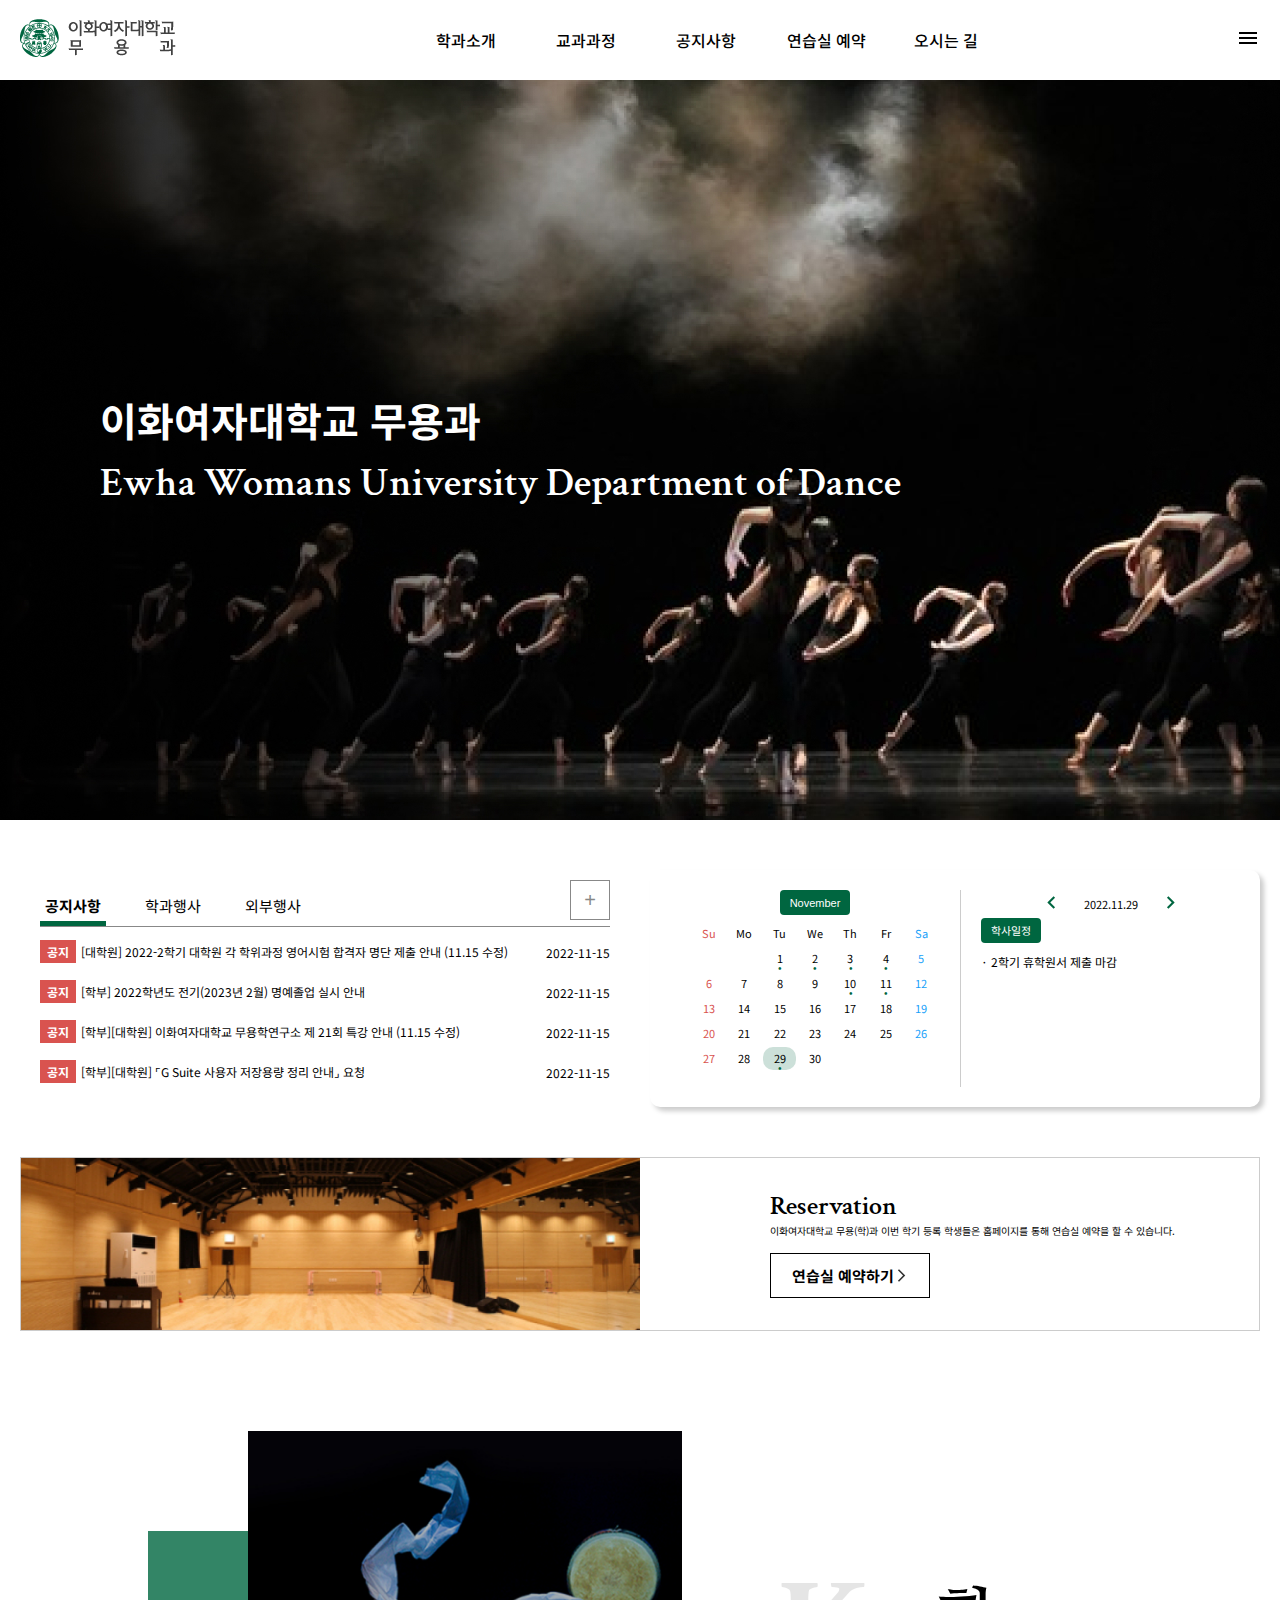
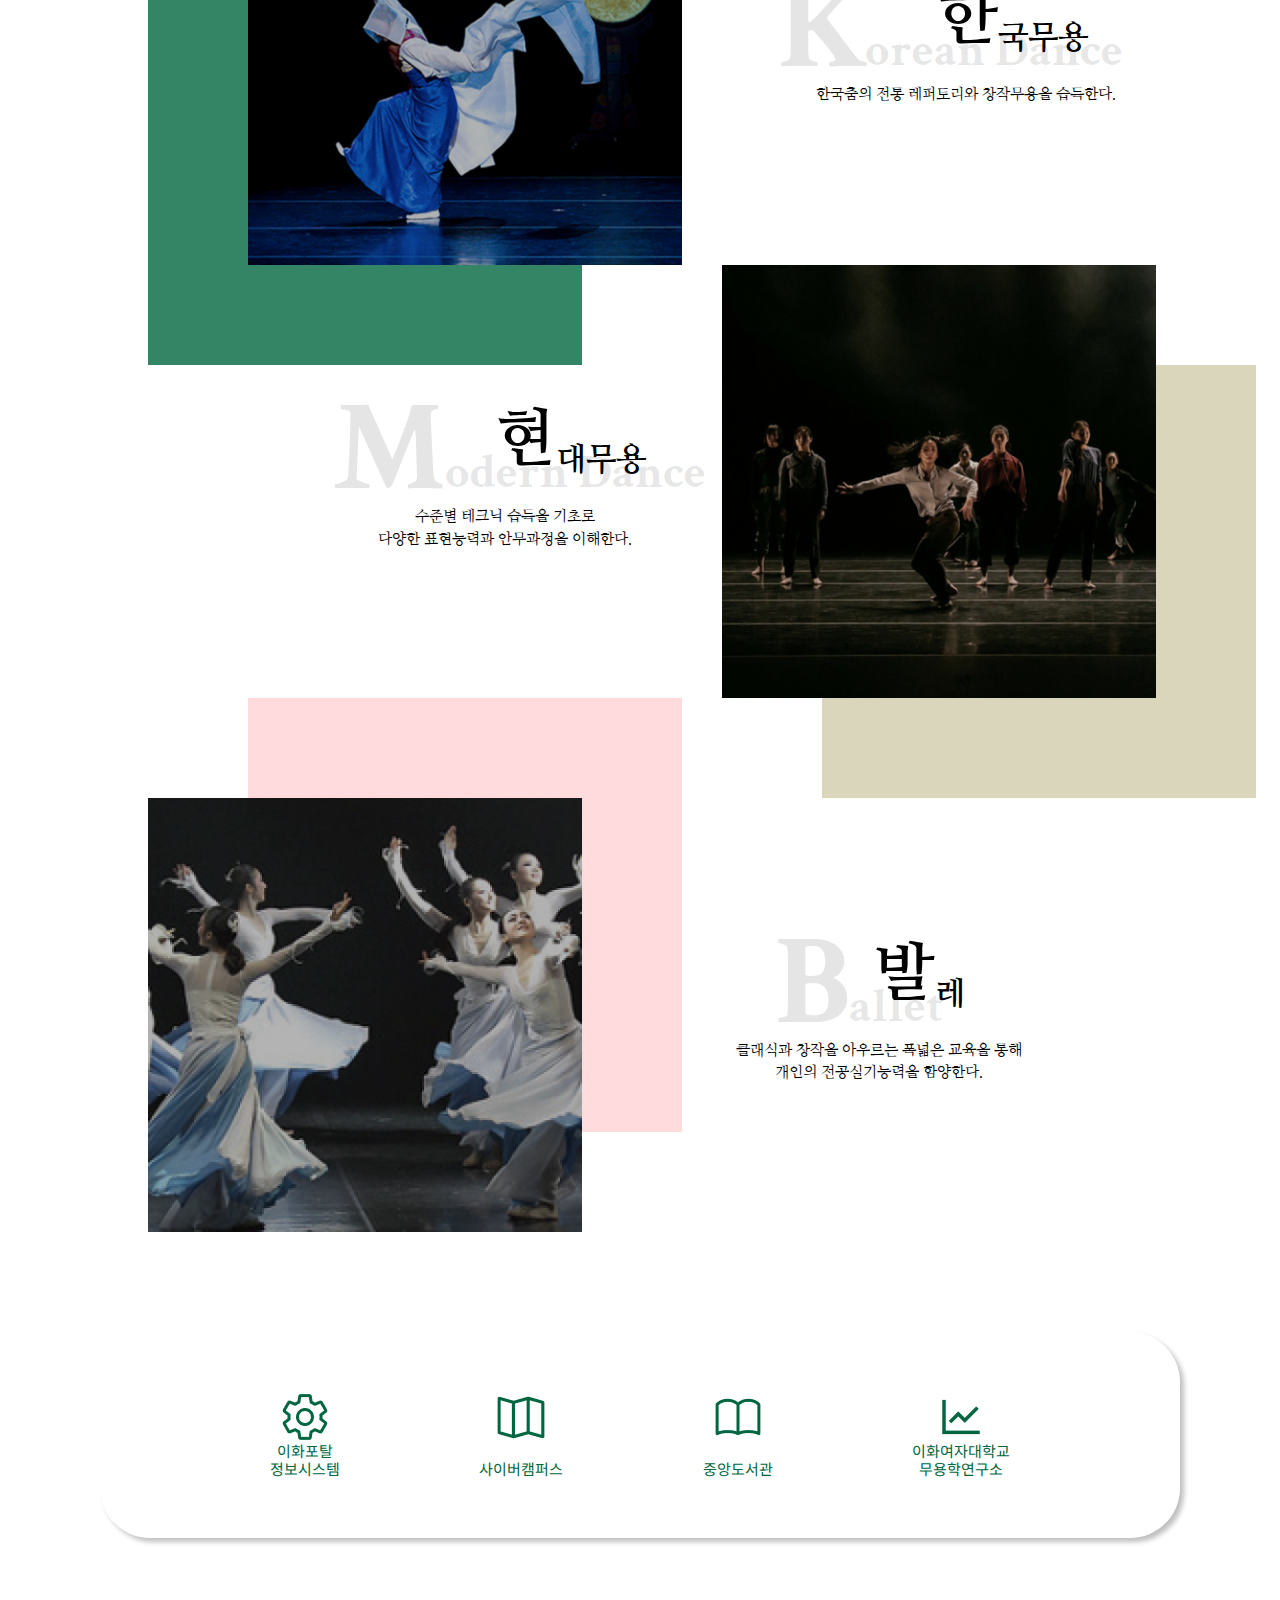
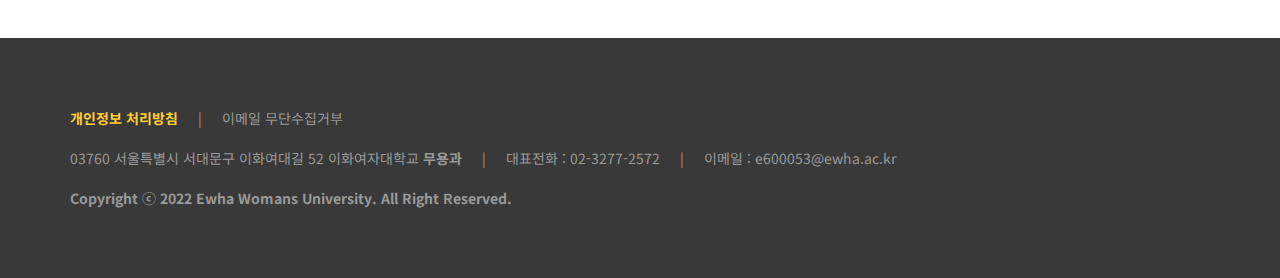
==== commit c9455e28: "폰트 사이즈 및 줄간 수정" ====
--- a/index.html
+++ b/index.html
@@ -1,441 +1,480 @@
 <!DOCTYPE html>
 <html lang="ko">
-
-<head>
-  <meta charset="UTF-8" />
-  <meta http-equiv="X-UA-Compatible" content="IE=edge" />
-  <meta name="viewport" content="width=device-width, initial-scale=1.0" />
-  <title>이화여자대학교 무용과</title>
-
-  <!-- css style -->
-  <link rel="stylesheet" href="./css/style.css" media="screen and (min-width: 768px)" />
-  <link rel="stylesheet" href="./css/mobile.css" media="screen and (max-width: 767px)" />
-  <!-- script -->
-  <script src="https://ajax.googleapis.com/ajax/libs/jquery/3.6.1/jquery.min.js"></script>
-  <script src="./js/main.js"></script>
-</head>
-
-<body>
-  <!-- header -->
-  <header id="main-header">
-    <div class="container">
-      <h1>
-        <a href="./index.html">
-          <img src="./images/logo.png" alt="이화여대 무용과" />
-        </a>
-      </h1>
-      <nav id="gnb">
-        <ul class="depth1">
+  <head>
+    <meta charset="UTF-8" />
+    <meta http-equiv="X-UA-Compatible" content="IE=edge" />
+    <meta name="viewport" content="width=device-width, initial-scale=1.0" />
+    <title>이화여자대학교 무용과</title>
+
+    <!-- css style -->
+    <link
+      rel="stylesheet"
+      href="./css/style.css"
+      media="screen and (min-width: 768px)"
+    />
+    <link
+      rel="stylesheet"
+      href="./css/mobile.css"
+      media="screen and (max-width: 767px)"
+    />
+    <!-- script -->
+    <script src="https://ajax.googleapis.com/ajax/libs/jquery/3.6.1/jquery.min.js"></script>
+    <script src="./js/main.js"></script>
+  </head>
+  <body>
+    <!-- header -->
+    <header id="main-header">
+      <div class="container">
+        <h1>
+          <a href="./index.html">
+            <img src="./images/logo.png" alt="이화여대 무용과" />
+          </a>
+        </h1>
+        <nav id="gnb">
+          <ul class="depth1">
+            <li>
+              <a href="./pages/sub1-1.html">학과소개</a>
+              <ul class="depth2">
+                <li><a href="./pages/sub1-1.html">학과소개</a></li>
+                <li><a href="./pages/sub1-2.html">학과연혁</a></li>
+                <li><a href="./pages/sub1-3.html">교수진</a></li>
+              </ul>
+            </li>
+            <li>
+              <a href="./pages/sub2-1.html">교과과정</a>
+              <ul class="depth2">
+                <li><a href="./pages/sub2-1.html">교과과정</a></li>
+                <li><a href="#">전공안내</a></li>
+              </ul>
+            </li>
+            <li>
+              <a href="#">공지사항</a>
+              <ul class="depth2">
+                <li><a href="#">공지사항</a></li>
+                <li><a href="#">학과행사</a></li>
+                <li><a href="#">외부행사</a></li>
+              </ul>
+            </li>
+            <li>
+              <a href="./pages/sub4-1.html">연습실 예약</a>
+              <ul class="depth2">
+                <li><a href="./pages/sub4-1.html">연습실 예약</a></li>
+              </ul>
+            </li>
+            <li>
+              <a href="./pages/sub5-1.html">오시는 길</a>
+              <ul class="depth2">
+                <li><a href="./pages/sub5-1.html">오시는 길</a></li>
+              </ul>
+            </li>
+          </ul>
+        </nav>
+        <!-- 토글버튼 -->
+        <div id="btn-toggle">
+          <img src="./images/toggle-site-map.svg" alt="toggle sitemap" />
+        </div>
+      </div>
+      <!-- // header .container -->
+    </header>
+
+    <!-- site-map -->
+    <div id="site-map">
+      <div class="container">
+        <div class="header-cover">
+          <h1>
+            <a href="./index.html"
+              ><img src="./images/logo.png" alt="로고"
+            /></a>
+          </h1>
+          <button class="btn-close">
+            <img src="./images/close.svg" alt="닫기" />
+          </button>
+        </div>
+        <nav class="site-map-menu">
+          <ul class="depth1">
+            <li>
+              <a href="./pages/sub1-1.html">학과소개</a>
+              <ul class="depth2">
+                <li><a href="./pages/sub1-1.html">학과소개</a></li>
+                <li><a href="./pages/sub1-2.html">학과연혁</a></li>
+                <li><a href="./pages/sub1-3.html">교수진</a></li>
+              </ul>
+            </li>
+            <li>
+              <a href="./pages/sub2-1.html">교과과정</a>
+              <ul class="depth2">
+                <li><a href="./pages/sub2-1.html">교과과정</a></li>
+                <li><a href="#">전공안내</a></li>
+              </ul>
+            </li>
+            <li>
+              <a href="#">공지사항</a>
+              <ul class="depth2">
+                <li><a href="#">공지사항</a></li>
+                <li><a href="#">학과행사</a></li>
+                <li><a href="#">외부행사</a></li>
+              </ul>
+            </li>
+
+            <li>
+              <a href="./pages/sub4-1.html">연습실 예약</a>
+              <ul class="depth2">
+                <li><a href="./pages/sub4-1.html">연습실 예약</a></li>
+              </ul>
+            </li>
+            <li>
+              <a href="./pages/sub5-1.html">오시는 길</a>
+              <ul class="depth2">
+                <li><a href="./pages/sub5-1.html">오시는 길</a></li>
+              </ul>
+            </li>
+          </ul>
+        </nav>
+      </div>
+    </div>
+    <!-- // site-map -->
+
+    <!-- main-visual -->
+    <section id="main-visual">
+      <div class="container">
+        <h1>
+          이화여자대학교 무용과<br />
+          <span class="crimson"
+            >Ewha Womans University <br class="mob-only" />
+            Department of Dance</span
+          >
+        </h1>
+      </div>
+    </section>
+
+    <!-- 공지사항 / 학사일정 -->
+    <section class="section1">
+      <div class="container">
+        <div class="notice-box">
+          <ul class="notice-title-list">
+            <li class="active">공지사항</li>
+            <li>학과행사</li>
+            <li>외부행사</li>
+          </ul>
+          <a href="#"><button class="btn-plus">+</button></a>
+          <div class="notice-board">
+            <ul class="notice-list active">
+              <li>
+                <a href="#"
+                  ><b>공지</b>[대학원] 2022-2학기 대학원 각 학위과정 영어시험
+                  합격자 명단 제출 안내 (11.15 수정)</a
+                >
+                <span class="notice-date">2022-11-15</span>
+              </li>
+              <li>
+                <a href="#"
+                  ><b>공지</b>[학부] 2022학년도 전기(2023년 2월) 명예졸업 실시
+                  안내</a
+                >
+                <span class="notice-date">2022-11-15</span>
+              </li>
+              <li>
+                <a href="#"
+                  ><b>공지</b>[학부][대학원] 이화여자대학교 무용학연구소 제 21회
+                  특강 안내 (11.15 수정)</a
+                >
+                <span class="notice-date">2022-11-15</span>
+              </li>
+              <li>
+                <a href="#"
+                  ><b>공지</b>[학부][대학원] ⌜G Suite 사용자 저장용량 정리 안내⌟
+                  요청</a
+                >
+                <span class="notice-date">2022-11-15</span>
+              </li>
+            </ul>
+            <ul class="notice-list">
+              <li>
+                <a href="#"
+                  ><b>학과</b>[학부][대학원] 2022년 2학기 기말고사 세부일정
+                  안내</a
+                >
+                <span class="notice-date">2022-11-20</span>
+              </li>
+              <li>
+                <a href="#"
+                  ><b>학과</b>[학부] 2022년 2학기 졸업발표회 및 학년별 월례회
+                  세부일정 안내</a
+                >
+                <span class="notice-date">2022-09-24</span>
+              </li>
+              <li>
+                <a href="#"
+                  ><b>학과</b>[학부][대학원] 2022 동아리축제 참가 동아리 및 학과
+                  소모임 모집 안내</a
+                >
+                <span class="notice-date">2022-09-24</span>
+              </li>
+              <li>
+                <a href="#"
+                  ><b>학과</b>[학부][대학원] 2022 2학기 중간고사 세부일정
+                  안내</a
+                >
+                <span class="notice-date">2022-09-10</span>
+              </li>
+            </ul>
+            <ul class="notice-list">
+              <li>
+                <a href="#"
+                  ><b>외부</b>2022 제3회〈ㅊㅊ-하다 페스티벌〉전통공연예술축제
+                  홍보 및 모집 안내</a
+                >
+                <span class="notice-date">2022-10-27</span>
+              </li>
+              <li>
+                <a href="#"
+                  ><b>외부</b>서울시 국악관현악단 & 류장현의 협업「다시갑시다」
+                  공연, 조기예매 할인 안내</a
+                >
+                <span class="notice-date">2022-10-25</span>
+              </li>
+              <li>
+                <a href="#"><b>외부</b>대한무용협회_4마리 백조 페스티벌 홍보</a>
+                <span class="notice-date">2022-10-21</span>
+              </li>
+              <li>
+                <a href="#"
+                  ><b>외부</b>(사)한국민족춤협회 2022 젊은춤 축전 개최 안내</a
+                >
+                <span class="notice-date">2022-09-06</span>
+              </li>
+            </ul>
+          </div>
+        </div>
+        <!-- // notice-box -->
+        <!-- schedule-box -->
+        <div class="schedule-box">
+          <div class="calendar-box">
+            <button class="btn-month">November</button>
+            <table class="calendar">
+              <tr>
+                <th class="sun">Su</th>
+                <th>Mo</th>
+                <th>Tu</th>
+                <th>We</th>
+                <th>Th</th>
+                <th>Fr</th>
+                <th class="sat">Sa</th>
+              </tr>
+
+              <tr>
+                <td class="sun"></td>
+                <td></td>
+                <td>1</td>
+                <td>2</td>
+                <td>3</td>
+                <td>4</td>
+                <td class="sat">5</td>
+              </tr>
+
+              <tr>
+                <td class="sun">6</td>
+                <td>7</td>
+                <td>8</td>
+                <td>9</td>
+                <td>10</td>
+                <td>11</td>
+                <td class="sat">12</td>
+              </tr>
+
+              <tr>
+                <td class="sun">13</td>
+                <td>14</td>
+                <td>15</td>
+                <td>16</td>
+                <td>17</td>
+                <td>18</td>
+                <td class="sat">19</td>
+              </tr>
+
+              <tr>
+                <td class="sun">20</td>
+                <td>21</td>
+                <td>22</td>
+                <td>23</td>
+                <td>24</td>
+                <td>25</td>
+                <td class="sat">26</td>
+              </tr>
+
+              <tr>
+                <td class="sun">27</td>
+                <td>28</td>
+                <td class="choosed">29</td>
+                <td>30</td>
+                <td></td>
+                <td></td>
+                <td class="sat"></td>
+              </tr>
+            </table>
+          </div>
+          <!-- // calendar-box -->
+          <div class="schedule-list">
+            <div class="schedule-date">
+              <button class="btn-prev">
+                <img src="./images/main-schedule-icon-prev.svg" alt="이전" />
+              </button>
+              <p class="choosed-date">2022.11.29</p>
+              <button class="btn-next">
+                <img src="./images/main-schedule-icon-next.svg" alt="다음" />
+              </button>
+            </div>
+            <a href="#">학사일정</a>
+            <ul>
+              <li>· 2학기 휴학원서 제출 마감</li>
+            </ul>
+          </div>
+          <!-- // schedule-list -->
+        </div>
+        <!-- schedule-box -->
+      </div>
+      <!-- // section1 .container -->
+    </section>
+
+    <!-- section2 -->
+    <!-- 연습실 예약 -->
+    <section class="section2">
+      <div class="container">
+        <div class="reservation-banner">
+          <img
+            class="web-only"
+            src="./images/main-banner.jpg"
+            alt="예약하기 배너"
+          />
+          <img
+            class="mob-only"
+            src="./images/main-banner-mob.jpg"
+            alt="연습실 예약"
+          />
+          <div class="reservation-link">
+            <h2 class="crimson">Reservation</h2>
+            <p>
+              이화여자대학교 무용(학)과 이번 학기 등록 학생들은
+              <br class="mob-only" />
+              홈페이지를 통해 연습실 예약을 할 수 있습니다.
+            </p>
+            <a href="./pages/sub4-1.html" class="btn-reservation">
+              연습실 예약하기
+              <img
+                class="web-only"
+                src="./images/icon-arrow.svg"
+                alt="연습실 예약하기"
+              />
+              <img
+                class="mob-only"
+                src="./images/icon-arrow-white.svg"
+                alt="연습실 예약하기"
+              />
+            </a>
+          </div>
+        </div>
+      </div>
+      <!-- // section2 .container -->
+    </section>
+    <section class="section3">
+      <div class="container">
+        <div class="classes korean-dance">
+          <img src="./images/main-section-1.jpg" alt="한국무용" />
+          <div class="text-box">
+            <h3 class="nanum"><span>한</span>국무용</h3>
+            <p>한국춤의 전통 레퍼토리와 창작무용을 습득한다.</p>
+          </div>
+        </div>
+        <div class="classes modern-dance">
+          <div class="text-box">
+            <h3 class="nanum"><span>현</span>대무용</h3>
+            <p>
+              수준별 테크닉 습득을 기초로 <br />
+              다양한 표현능력과 안무과정을 이해한다.
+            </p>
+          </div>
+          <img src="./images/main-section-2.jpg" alt="현대무용" />
+        </div>
+        <div class="classes ballet">
+          <img src="./images/main-section-3.jpg" alt="발레" />
+          <div class="text-box">
+            <h3 class="nanum"><span>발</span>레</h3>
+            <p>
+              클래식과 창작을 아우르는 폭넓은 교육을 통해 <br />
+              개인의 전공실기능력을 함양한다.
+            </p>
+          </div>
+        </div>
+      </div>
+      <!-- //section3 .container -->
+    </section>
+    <!-- section4 -->
+    <section class="section4">
+      <div class="container">
+        <ul class="quick-menu">
           <li>
-            <a href="./pages/sub1-1.html">학과소개</a>
-            <ul class="depth2">
-              <li><a href="./pages/sub1-1.html">학과소개</a></li>
-              <li><a href="./pages/sub1-2.html">학과연혁</a></li>
-              <li><a href="./pages/sub1-3.html">교수진</a></li>
-            </ul>
+            <a href="#">
+              <img
+                src="./images/main-quick-menu-icon-1.png"
+                alt="이화포탈정보시스템"
+              />
+              <p>
+                이화포탈 <br />
+                정보시스템
+              </p>
+            </a>
           </li>
           <li>
-            <a href="./pages/sub2-1.html">교과과정</a>
-            <ul class="depth2">
-              <li><a href="./pages/sub2-1.html">교과과정</a></li>
-              <li><a href="./pages/sub2-2.html">전공안내</a></li>
-            </ul>
+            <a href="#">
+              <img
+                src="./images/main-quick-menu-icon-2.png"
+                alt="사이버캠퍼스"
+              />
+              <p>사이버캠퍼스</p>
+            </a>
           </li>
           <li>
-            <a href="#">공지사항</a>
-            <ul class="depth2">
-              <li><a href="./pages/sub3-1.html">공지사항</a></li>
-              <li><a href="./pages/sub3-2.html">학과행사</a></li>
-              <li><a href="./pages/sub3-3.html">외부행사</a></li>
-            </ul>
+            <a href="#">
+              <img src="./images/main-quick-menu-icon-3.png" alt="중앙도서관" />
+              <p>중앙도서관</p>
+            </a>
           </li>
           <li>
-            <a href="./pages/sub4-1.html">연습실 예약</a>
-            <ul class="depth2">
-              <li><a href="./pages/sub4-1.html">연습실 예약</a></li>
-            </ul>
-          </li>
-          <li>
-            <a href="./pages/sub5-1.html">오시는 길</a>
-            <ul class="depth2">
-              <li><a href="./pages/sub5-1.html">오시는 길</a></li>
-            </ul>
+            <a href="#">
+              <img
+                src="./images/main-quick-menu-icon-4.png"
+                alt="이화여자대학교 무용학연구소"
+              />
+              <p>이화여자대학교<br />무용학연구소</p>
+            </a>
           </li>
         </ul>
-      </nav>
-      <!-- 토글버튼 -->
-      <div id="btn-toggle">
-        <img src="./images/toggle-site-map.svg" alt="toggle sitemap" />
-      </div>
-    </div>
-    <!-- // header .container -->
-  </header>
-
-  <!-- site-map -->
-  <div id="site-map">
-    <div class="container">
-      <div class="header-cover">
-        <h1>
-          <a href="./index.html"><img src="./images/logo.png" alt="로고" /></a>
-        </h1>
-        <button class="btn-close">
-          <img src="./images/close.svg" alt="닫기" />
-        </button>
-      </div>
-      <nav class="site-map-menu">
-        <ul class="depth1">
-          <li>
-            <a href="./pages/sub1-1.html">학과소개</a>
-            <ul class="depth2">
-              <li><a href="./pages/sub1-1.html">학과소개</a></li>
-              <li><a href="./pages/sub1-2.html">학과연혁</a></li>
-              <li><a href="./pages/sub1-3.html">교수진</a></li>
-            </ul>
-          </li>
-          <li>
-            <a href="./pages/sub2-1.html">교과과정</a>
-            <ul class="depth2">
-              <li><a href="./pages/sub2-1.html">교과과정</a></li>
-              <li><a href="./pages/sub2-2.html">전공안내</a></li>
-            </ul>
-          </li>
-          <li>
-            <a href="#">공지사항</a>
-            <ul class="depth2">
-              <li><a href="./pages/sub3-1.html">공지사항</a></li>
-              <li><a href="./pages/sub3-2.html">학과행사</a></li>
-              <li><a href="./pages/sub3-3.html">외부행사</a></li>
-            </ul>
-          </li>
-
-          <li>
-            <a href="./pages/sub4-1.html">연습실 예약</a>
-            <ul class="depth2">
-              <li><a href="./pages/sub4-1.html">연습실 예약</a></li>
-            </ul>
-          </li>
-          <li>
-            <a href="./pages/sub5-1.html">오시는 길</a>
-            <ul class="depth2">
-              <li><a href="./pages/sub5-1.html">오시는 길</a></li>
-            </ul>
-          </li>
-        </ul>
-      </nav>
-    </div>
-  </div>
-  <!-- // site-map -->
-
-  <!-- main-visual -->
-  <section id="main-visual">
-    <div class="container">
-      <h1>
-        이화여자대학교 무용과<br />
-        <span class="crimson">Ewha Womans University <br class="mob-only" />
-          Department of Dance</span>
-      </h1>
-    </div>
-  </section>
-
-  <!-- 공지사항 / 학사일정 -->
-  <section class="section1">
-    <div class="container">
-      <div class="notice-box">
-        <ul class="notice-title-list">
-          <li class="active">공지사항</li>
-          <li>학과행사</li>
-          <li>외부행사</li>
-        </ul>
-        <a href="./pages/sub3-1.html"><button class="btn-plus">+</button></a>
-        <div class="notice-board">
-          <ul class="notice-list active">
-            <li>
-              <a href="http://cms.ewha.ac.kr/user/boardList.action?boardId=1556242&command=view2&boardSeq=65201057"
-                target="_blank"><b>공지</b>[대학원]
-                2022-2학기 대학원 각 학위과정 영어시험
-                합격자 명단 제출 안내 (11.15 수정)</a>
-              <span class="notice-date">2022-11-15</span>
-            </li>
-            <li>
-              <a href="http://cms.ewha.ac.kr/user/boardList.action?boardId=1556242&command=view2&boardSeq=65180790"
-                target="_blank"><b>공지</b>[학부]
-                2022학년도 전기(2023년 2월) 명예졸업 실시
-                안내</a>
-              <span class="notice-date">2022-11-15</span>
-            </li>
-            <li>
-              <a href="http://cms.ewha.ac.kr/user/boardList.action?boardId=1556242&command=view2&boardSeq=65132984"
-                target="_blank"><b>공지</b>[학부][대학원]
-                이화여자대학교 무용학연구소 제 21회
-                특강 안내 (11.15 수정)</a>
-              <span class="notice-date">2022-11-15</span>
-            </li>
-            <li>
-              <a href="http://cms.ewha.ac.kr/user/boardList.action?boardId=1556242&command=view2&boardSeq=65174718"
-                target="_blank"><b>공지</b>[학부][대학원]
-                ⌜G Suite 사용자 저장용량 정리 안내⌟
-                요청</a>
-              <span class="notice-date">2022-11-15</span>
-            </li>
-          </ul>
-          <ul class="notice-list">
-            <li>
-              <a href="#"><b>학과</b>[학부][대학원] 2022년 2학기 기말고사 세부일정
-                안내</a>
-              <span class="notice-date">2022-11-20</span>
-            </li>
-            <li>
-              <a href="http://cms.ewha.ac.kr/user/boardList.action?boardId=1556242&command=view2&boardSeq=62117398"
-                target="_blank"><b>학과</b>[학부]
-                2022년 2학기 졸업발표회 및 학년별 월례회
-                세부일정 안내</a>
-              <span class="notice-date">2022-09-24</span>
-            </li>
-            <li>
-              <a href="#"><b>학과</b>[학부][대학원] 2022 동아리축제 참가 동아리 및 학과
-                소모임 모집 안내</a>
-              <span class="notice-date">2022-09-24</span>
-            </li>
-            <li>
-              <a href="#"><b>학과</b>[학부][대학원] 2022 2학기 중간고사 세부일정
-                안내</a>
-              <span class="notice-date">2022-09-10</span>
-            </li>
-          </ul>
-          <ul class="notice-list">
-            <li>
-              <a href="http://cms.ewha.ac.kr/user/boardList.action?boardId=1556242&command=view2&boardSeq=64226081"
-                target="_blank"><b>외부</b>2022
-                제3회〈ㅊㅊ-하다 페스티벌〉전통공연예술축제
-                홍보 및 모집 안내</a>
-              <span class="notice-date">2022-10-27</span>
-            </li>
-            <li>
-              <a href="http://cms.ewha.ac.kr/user/boardList.action?boardId=1556242&command=view2&boardSeq=64042757"
-                target="_blank"><b>외부</b>서울시
-                국악관현악단 & 류장현의 협업「다시갑시다」
-                공연, 조기예매 할인 안내</a>
-              <span class="notice-date">2022-10-25</span>
-            </li>
-            <li>
-              <a href="http://cms.ewha.ac.kr/user/boardList.action?boardId=1556242&command=view2&boardSeq=63750530"
-                target="_blank"><b>외부</b>대한무용협회_4마리
-                백조 페스티벌 홍보</a>
-              <span class="notice-date">2022-10-21</span>
-            </li>
-            <li>
-              <a href="http://cms.ewha.ac.kr/user/boardList.action?boardId=1556242&command=view2&boardSeq=61762554"
-                target="_blank"><b>외부</b>(사)한국민족춤협회
-                2022 젊은춤 축전 개최 안내</a>
-              <span class="notice-date">2022-09-06</span>
-            </li>
-          </ul>
-        </div>
-      </div>
-      <!-- // notice-box -->
-      <!-- schedule-box -->
-      <div class="schedule-box">
-        <div class="calendar-box">
-          <button class="btn-month">November</button>
-          <table class="calendar">
-            <tr>
-              <th class="sun">Su</th>
-              <th>Mo</th>
-              <th>Tu</th>
-              <th>We</th>
-              <th>Th</th>
-              <th>Fr</th>
-              <th class="sat">Sa</th>
-            </tr>
-
-            <tr>
-              <td class="sun"></td>
-              <td></td>
-              <td>1</td>
-              <td>2</td>
-              <td>3</td>
-              <td>4</td>
-              <td class="sat">5</td>
-            </tr>
-
-            <tr>
-              <td class="sun">6</td>
-              <td>7</td>
-              <td>8</td>
-              <td>9</td>
-              <td>10</td>
-              <td>11</td>
-              <td class="sat">12</td>
-            </tr>
-
-            <tr>
-              <td class="sun">13</td>
-              <td>14</td>
-              <td>15</td>
-              <td>16</td>
-              <td>17</td>
-              <td>18</td>
-              <td class="sat">19</td>
-            </tr>
-
-            <tr>
-              <td class="sun">20</td>
-              <td>21</td>
-              <td>22</td>
-              <td>23</td>
-              <td>24</td>
-              <td>25</td>
-              <td class="sat">26</td>
-            </tr>
-
-            <tr>
-              <td class="sun">27</td>
-              <td>28</td>
-              <td class="choosed">29</td>
-              <td>30</td>
-              <td></td>
-              <td></td>
-              <td class="sat"></td>
-            </tr>
-          </table>
-        </div>
-        <!-- // calendar-box -->
-        <div class="schedule-list">
-          <div class="schedule-date">
-            <button class="btn-prev">
-              <img src="./images/main-schedule-icon-prev.svg" alt="이전" />
-            </button>
-            <p class="choosed-date">2022.11.29</p>
-            <button class="btn-next">
-              <img src="./images/main-schedule-icon-next.svg" alt="다음" />
-            </button>
-          </div>
-          <a href="#">학사일정</a>
-          <ul>
-            <li>· 2학기 휴학원서 제출 마감</li>
-          </ul>
-        </div>
-        <!-- // schedule-list -->
-      </div>
-      <!-- schedule-box -->
-    </div>
-    <!-- // section1 .container -->
-  </section>
-
-  <!-- section2 -->
-  <!-- 연습실 예약 -->
-  <section class="section2">
-    <div class="container">
-      <div class="reservation-banner">
-        <img class="web-only" src="./images/main-banner.jpg" alt="예약하기 배너" />
-        <img class="mob-only" src="./images/main-banner-mob.jpg" alt="연습실 예약" />
-        <div class="reservation-link">
-          <h2 class="crimson">Reservation</h2>
+      </div>
+    </section>
+    <!-- footer -->
+    <footer id="main-footer">
+      <div class="container">
+        <div class="footer-menu">
+          <a class="ft-str" href="#">개인정보 처리방침</a><span>|</span
+          ><a href="#">이메일 무단수집거부</a>
+        </div>
+        <div class="address">
           <p>
-            이화여자대학교 무용(학)과 이번 학기 등록 학생들은
-            <br class="mob-only" />
-            홈페이지를 통해 연습실 예약을 할 수 있습니다.
+            03760 서울특별시 서대문구 이화여대길 52
+            <br class="mob-only" />이화여자대학교
+            <span class="ft-bold">무용과</span>
           </p>
-          <a href="./pages/sub4-1.html" class="btn-reservation">
-            연습실 예약하기
-            <img class="web-only" src="./images/icon-arrow.svg" alt="연습실 예약하기" />
-            <img class="mob-only" src="./images/icon-arrow-white.svg" alt="연습실 예약하기" />
-          </a>
-        </div>
-      </div>
-    </div>
-    <!-- // section2 .container -->
-  </section>
-  <section class="section3">
-    <div class="container">
-      <div class="classes korean-dance">
-        <img src="./images/main-section-1.jpg" alt="한국무용" />
-        <div class="text-box">
-          <h3 class="nanum"><span>한</span>국무용</h3>
-          <p>한국춤의 전통 레퍼토리와 창작무용을 습득한다.</p>
-        </div>
-      </div>
-      <div class="classes modern-dance">
-        <div class="text-box">
-          <h3 class="nanum"><span>현</span>대무용</h3>
-          <p>
-            수준별 테크닉 습득을 기초로 <br />
-            다양한 표현능력과 안무과정을 이해한다.
-          </p>
-        </div>
-        <img src="./images/main-section-2.jpg" alt="현대무용" />
-      </div>
-      <div class="classes ballet">
-        <img src="./images/main-section-3.jpg" alt="발레" />
-        <div class="text-box">
-          <h3 class="nanum"><span>발</span>레</h3>
-          <p>
-            클래식과 창작을 아우르는 폭넓은 교육을 통해 <br />
-            개인의 전공실기능력을 함양한다.
-          </p>
-        </div>
-      </div>
-    </div>
-    <!-- //section3 .container -->
-  </section>
-  <!-- section4 -->
-  <section class="section4">
-    <div class="container">
-      <ul class="quick-menu">
-        <li>
-          <a href="#">
-            <img src="./images/main-quick-menu-icon-1.png" alt="이화포탈정보시스템" />
-            <p>
-              이화포탈 <br />
-              정보시스템
-            </p>
-          </a>
-        </li>
-        <li>
-          <a href="#">
-            <img src="./images/main-quick-menu-icon-2.png" alt="사이버캠퍼스" />
-            <p>사이버캠퍼스</p>
-          </a>
-        </li>
-        <li>
-          <a href="#">
-            <img src="./images/main-quick-menu-icon-3.png" alt="중앙도서관" />
-            <p>중앙도서관</p>
-          </a>
-        </li>
-        <li>
-          <a href="#">
-            <img src="./images/main-quick-menu-icon-4.png" alt="이화여자대학교 무용학연구소" />
-            <p>이화여자대학교<br />무용학연구소</p>
-          </a>
-        </li>
-      </ul>
-    </div>
-  </section>
-  <!-- footer -->
-  <footer id="main-footer">
-    <div class="container">
-      <div class="footer-menu">
-        <a class="ft-str" href="#">개인정보 처리방침</a><span>|</span><a href="#">이메일 무단수집거부</a>
-      </div>
-      <div class="address">
-        <p>
-          03760 서울특별시 서대문구 이화여대길 52
-          <br class="mob-only" />이화여자대학교
-          <span class="ft-bold">무용과</span>
+          <span class="web-only">|</span>
+          <p>대표전화 : 02-3277-2572</p>
+          <span class="web-only">|</span>
+          <p>이메일 : e600053@ewha.ac.kr</p>
+        </div>
+        <p class="copy">
+          Copyright ⓒ 2022 Ewha Womans University. <br class="mob-only" />
+          All Right Reserved.
         </p>
-        <span class="web-only">|</span>
-        <p>대표전화 : 02-3277-2572</p>
-        <span class="web-only">|</span>
-        <p>이메일 : e600053@ewha.ac.kr</p>
-      </div>
-      <p class="copy">
-        Copyright ⓒ 2022 Ewha Womans University. <br class="mob-only" />
-        All Right Reserved.
-      </p>
-    </div>
-    <!-- // footer .container-->
-  </footer>
-</body>
-
-</html>+      </div>
+      <!-- // footer .container-->
+    </footer>
+  </body>
+</html>
--- a/css/style.css
+++ b/css/style.css
@@ -100,8 +100,7 @@
   display: flex;
   height: 80px;
 }
-
-#gnb .depth1>li {
+#gnb .depth1 > li {
   width: 100px;
   height: 100%;
   display: inline-block;
@@ -109,8 +108,7 @@
   text-align: center;
   position: relative;
 }
-
-#gnb .depth1>li>a {
+#gnb .depth1 > li > a {
   line-height: 80px;
   font-size: 16px;
   font-weight: 500;
@@ -129,11 +127,10 @@
   opacity: 0;
 }
 
-#gnb .depth2>li {
+#gnb .depth2 > li {
   margin-bottom: 10px;
 }
-
-#gnb .depth2>li:last-child {
+#gnb .depth2 > li:last-child {
   margin-bottom: 0;
 }
 
@@ -143,12 +140,11 @@
 
 /* 호버효과 */
 
-#gnb .depth1>li:hover>a {
+#gnb .depth1 > li:hover > a {
   color: var(--main-color);
   font-weight: 700;
 }
-
-#gnb .depth1>li::after {
+#gnb .depth1 > li::after {
   content: "";
   width: 0px;
   height: 3px;
@@ -158,18 +154,17 @@
   top: 78px;
   transition: 0.5s;
 }
-
-#gnb .depth1>li:hover::after {
+#gnb .depth1 > li:hover::after {
   width: 100px;
 }
 
-#gnb .depth1>li:hover .depth2 {
+#gnb .depth1 > li:hover .depth2 {
   height: auto;
   opacity: 1;
   transition: 0.5s;
 }
 
-#gnb .depth2>li:hover>a {
+#gnb .depth2 > li:hover > a {
   text-decoration: underline;
 }
 
@@ -220,17 +215,17 @@
   justify-content: space-around;
 }
 
-#site-map .site-map-menu .depth1>li {
+#site-map .site-map-menu .depth1 > li {
   width: 30%;
 }
 
-#site-map .site-map-menu .depth1>li>a {
+#site-map .site-map-menu .depth1 > li > a {
   font-size: 20px;
   font-weight: 700;
   line-height: 60px;
 }
 
-#site-map .site-map-menu .depth2>li>a {
+#site-map .site-map-menu .depth2 > li > a {
   font-size: 15px;
   color: #444444;
   line-height: 30px;
@@ -243,7 +238,6 @@
   opacity: 0;
   transition: 0.5s;
 }
-
 #site-map.show {
   height: 800px;
   overflow: visible;
@@ -436,7 +430,7 @@
   border: none;
 }
 
-.section1 .schedule-box .schedule-list>a {
+.section1 .schedule-box .schedule-list > a {
   display: block;
   width: 60px;
   line-height: 25px;
@@ -447,7 +441,7 @@
   margin-bottom: 10px;
 }
 
-.section1 .schedule-box .schedule-list>ul {
+.section1 .schedule-box .schedule-list > ul {
   font-size: 12px;
 }
 
@@ -487,7 +481,7 @@
   border: 0.5px solid #ccc;
 }
 
-.section2 .reservation-banner>img {
+.section2 .reservation-banner > img {
   width: 50%;
 }
 
@@ -499,12 +493,12 @@
   padding-left: 130px;
 }
 
-.section2 .reservation-banner .reservation-link>p {
+.section2 .reservation-banner .reservation-link > p {
   font-size: 10px;
   margin-bottom: 15px;
 }
 
-.section2 .reservation-banner .reservation-link>.btn-reservation {
+.section2 .reservation-banner .reservation-link > .btn-reservation {
   display: flex;
   justify-content: center;
   align-items: center;
@@ -522,7 +516,6 @@
   padding: 100px 20px 50px;
 }
 
-
 .section3 .classes {
   width: 70%;
   display: flex;
@@ -547,7 +540,6 @@
 .section3 .classes p {
   font-family: "Nanum Myeongjo", serif;
   line-height: 1.5em;
-  margin-top: 20px;
 }
 
 /* korean-dance */
@@ -697,7 +689,6 @@
   top: 30px;
   right: 90px;
 }
-
 .section3 .ballet p {
   position: relative;
   left: 80px;
@@ -770,4 +761,4 @@
 
 #main-footer .copy {
   font-weight: 700;
-}+}
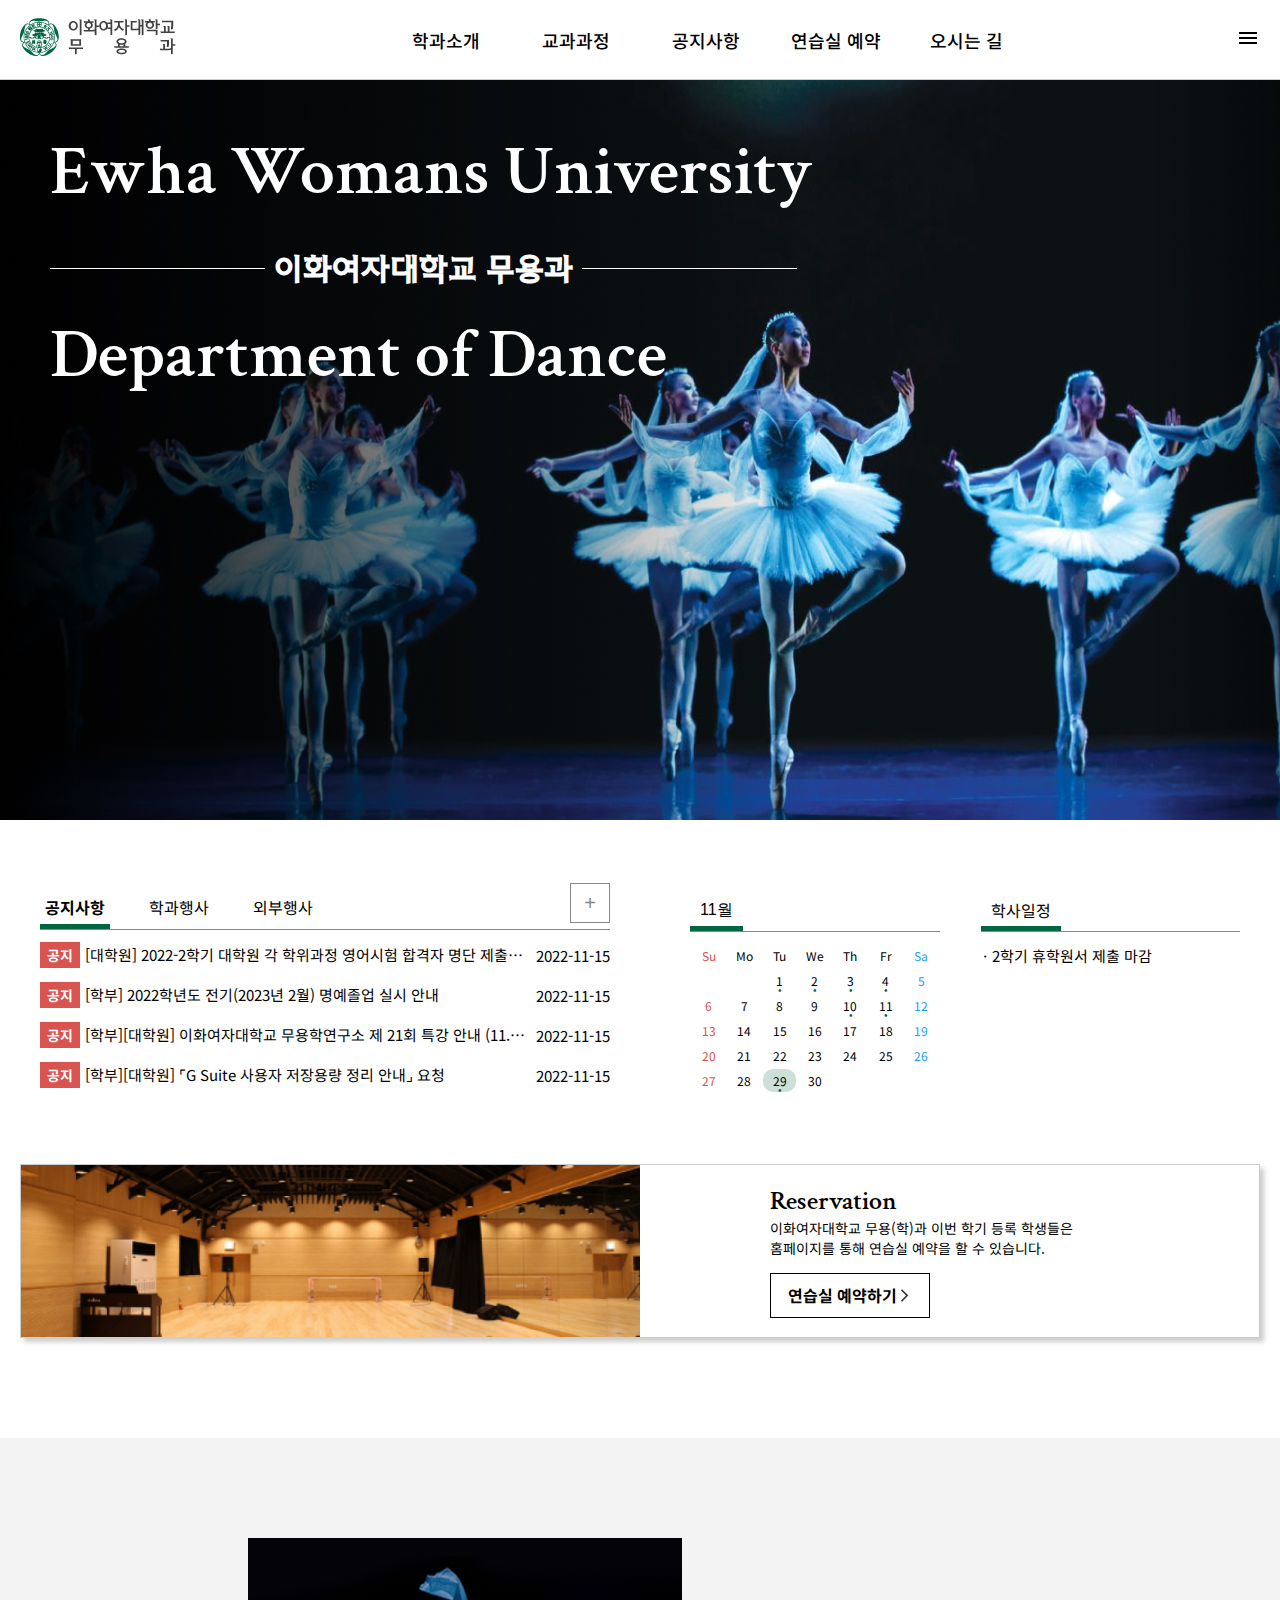
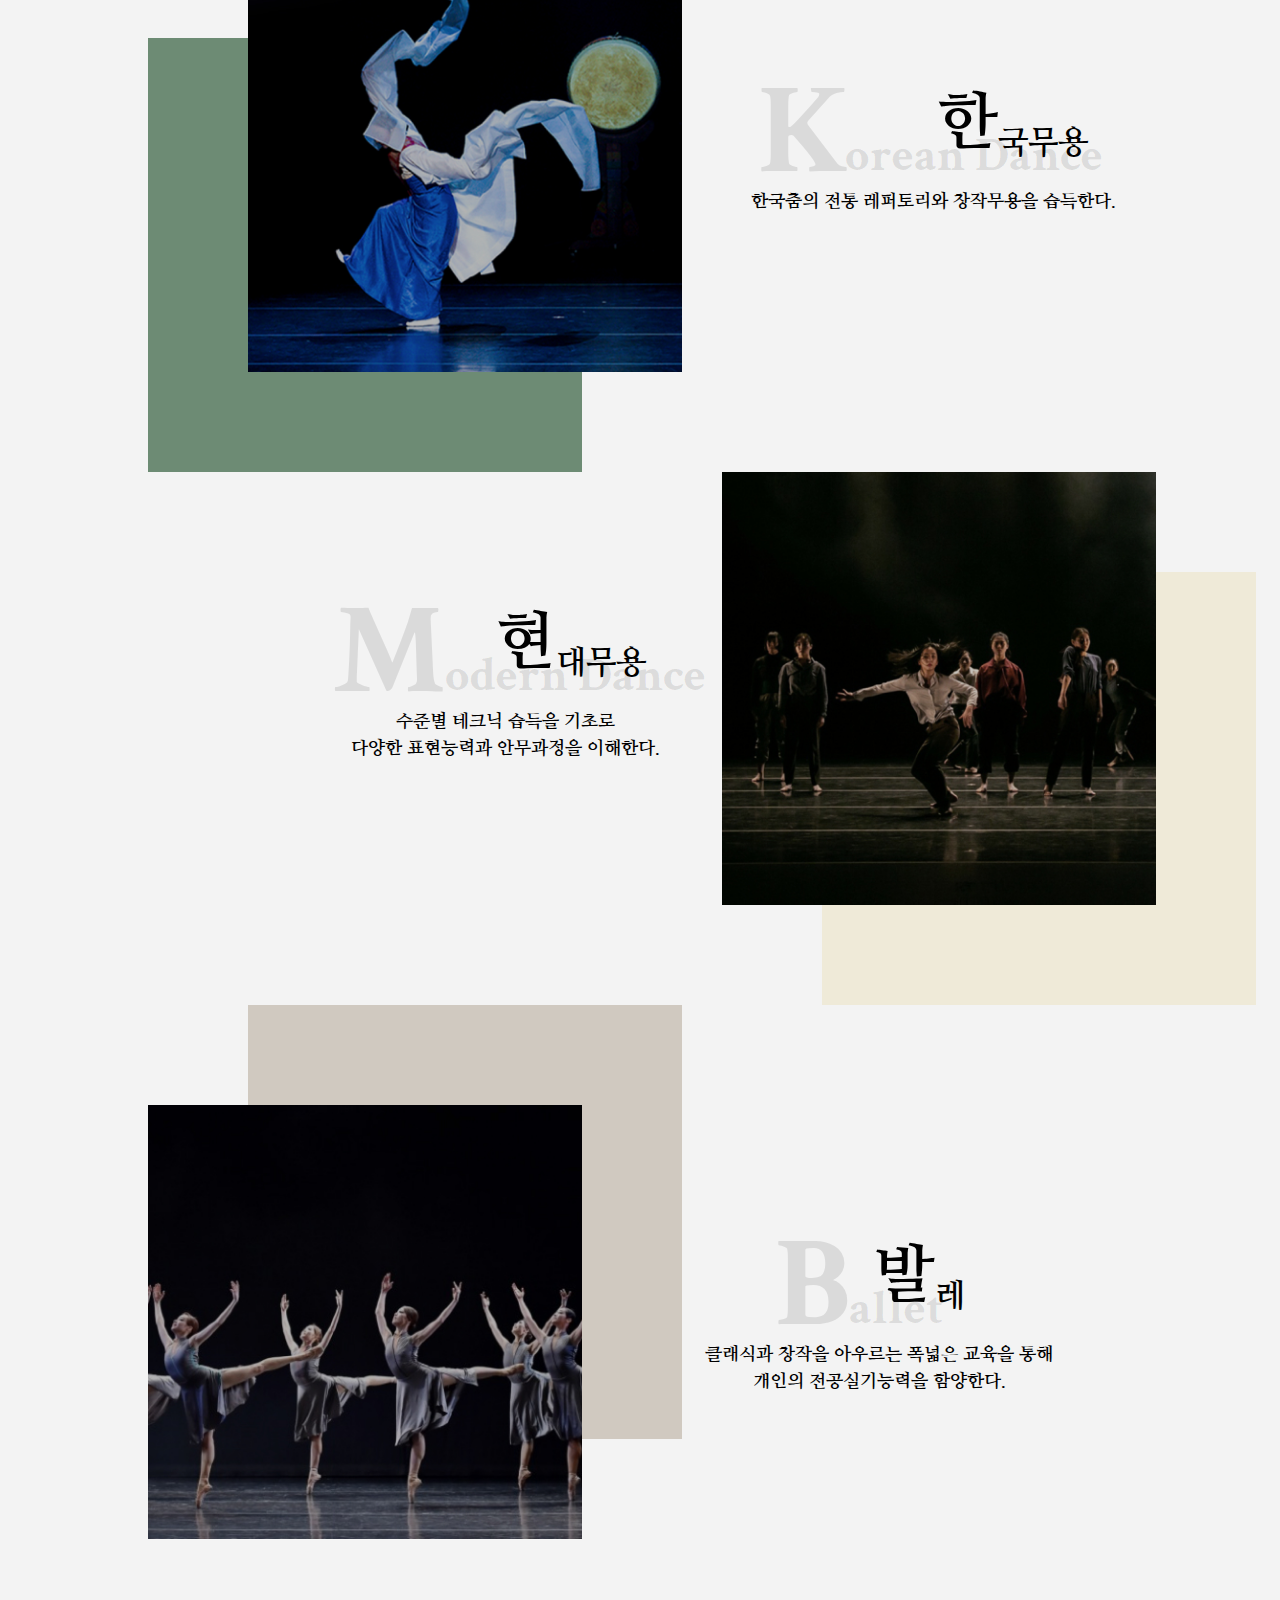
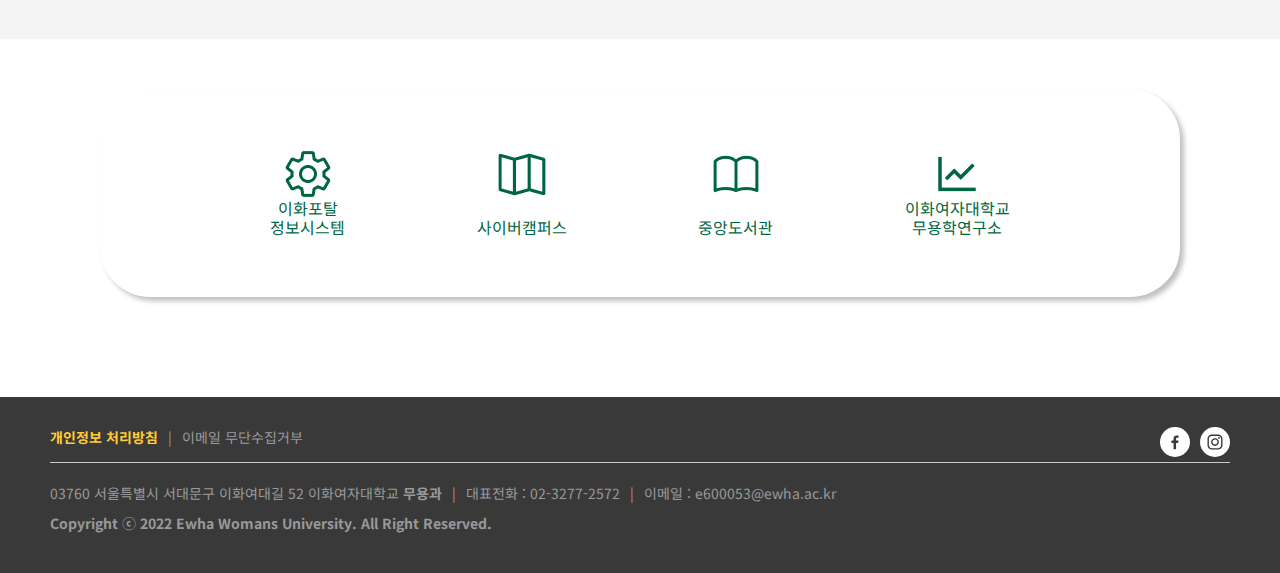
==== commit a3c8a432: "Add files via upload" ====
--- a/index.html
+++ b/index.html
@@ -5,6 +5,27 @@
     <meta http-equiv="X-UA-Compatible" content="IE=edge" />
     <meta name="viewport" content="width=device-width, initial-scale=1.0" />
     <title>이화여자대학교 무용과</title>
+
+    <!-- 검색엔진 최적화 -->
+    <meta name="og:site_name" content="이화여자대학교 무용과" />
+    <meta name="og:title" content="이화여자대학교 무용과" />
+    <meta
+      name="og:description"
+      content="이화여자대학교 무용과 홈페이지 입니다."
+    />
+    <meta name="og:type" content="website" />
+    <meta
+      name="keywords"
+      content="이화여자대학교, 이화여대, 무용학과, 무용과"
+    />
+    <meta name="author" content="김민수, 최정호, 허희연" />
+    <meta name="description" content="이화여자대학교 무용과 홈페이지입니다." />
+    <meta
+      property="og:image"
+      content="https://github.com/chunjaeilu/ehwa-dance/blob/main/images/thumbnail-img.jpg?raw=true"
+    />
+    <!-- favicon -->
+    <link rel="shortcut icon" href="./images/favicon.ico" />
 
     <!-- css style -->
     <link
@@ -138,11 +159,12 @@
     <section id="main-visual">
       <div class="container">
         <h1>
-          이화여자대학교 무용과<br />
-          <span class="crimson"
-            >Ewha Womans University <br class="mob-only" />
-            Department of Dance</span
-          >
+          <span class="crimson">Ewha Womans University </span> <br />
+          <div class="main-visual-line"></div>
+          이화여자대학교 무용과
+          <div class="main-visual-line"></div>
+          <br />
+          <span class="crimson"> Department of Dance</span>
         </h1>
       </div>
     </section>
@@ -250,7 +272,7 @@
         <!-- schedule-box -->
         <div class="schedule-box">
           <div class="calendar-box">
-            <button class="btn-month">November</button>
+            <button class="btn-month">11월</button>
             <table class="calendar">
               <tr>
                 <th class="sun">Su</th>
@@ -315,7 +337,8 @@
           </div>
           <!-- // calendar-box -->
           <div class="schedule-list">
-            <div class="schedule-date">
+            <a href="#">학사일정</a>
+            <!-- <div class="schedule-date">
               <button class="btn-prev">
                 <img src="./images/main-schedule-icon-prev.svg" alt="이전" />
               </button>
@@ -323,8 +346,8 @@
               <button class="btn-next">
                 <img src="./images/main-schedule-icon-next.svg" alt="다음" />
               </button>
-            </div>
-            <a href="#">학사일정</a>
+            </div> -->
+
             <ul>
               <li>· 2학기 휴학원서 제출 마감</li>
             </ul>
@@ -355,7 +378,7 @@
             <h2 class="crimson">Reservation</h2>
             <p>
               이화여자대학교 무용(학)과 이번 학기 등록 학생들은
-              <br class="mob-only" />
+              <br />
               홈페이지를 통해 연습실 예약을 할 수 있습니다.
             </p>
             <a href="./pages/sub4-1.html" class="btn-reservation">
@@ -455,9 +478,16 @@
     <footer id="main-footer">
       <div class="container">
         <div class="footer-menu">
-          <a class="ft-str" href="#">개인정보 처리방침</a><span>|</span
-          ><a href="#">이메일 무단수집거부</a>
-        </div>
+          <div class="text-box">
+            <a class="ft-str" href="#">개인정보 처리방침</a><span>|</span
+            ><a href="#">이메일 무단수집거부</a>
+          </div>
+          <div class="sns-icon">
+            <img src="./images/facebook.svg" alt="facebook" />
+            <img src="./images/instagram.svg" alt="instagram" />
+          </div>
+        </div>
+        <!-- <hr /> -->
         <div class="address">
           <p>
             03760 서울특별시 서대문구 이화여대길 52
--- a/css/style.css
+++ b/css/style.css
@@ -5,6 +5,12 @@
 
 /* font-family: 'Nanum Myeongjo', serif; */
 @import url("https://fonts.googleapis.com/css2?family=Nanum+Myeongjo:wght@400;700;800&display=swap");
+
+/* font-flamily: "ehwa" */
+@font-face {
+  font-family: "ehwa";
+  src: url(../fonts/ewha.ttf);
+}
 
 /* 미디어쿼리 */
 .mob-only {
@@ -19,18 +25,20 @@
 
 body {
   font-family: "Noto Sans KR", sans-serif;
-  font-size: 15px;
+  font-size: 16px;
+  padding-top: 80px;
 }
 
 h1 {
-  font-size: 40px;
+  font-family: "ehwa", "Noto Sans KR", sans-serif;
+  font-size: 32px;
   font-weight: 700;
 }
 
 h1 .crimson,
 h1.crimson {
   font-family: "Crimson Text", serif;
-  font-size: 40px;
+  font-size: 70px;
   font-weight: 600;
 }
 
@@ -78,7 +86,13 @@
 /* ##### header ##### */
 
 #main-header {
+  width: 100%;
   height: 80px;
+  position: fixed;
+  top: 0;
+  background: #fff;
+  z-index: 9999;
+  border-bottom: 0.5px solid #ccc;
 }
 
 #main-header .container {
@@ -86,13 +100,10 @@
   padding: 0 20px;
   justify-content: space-between;
   align-items: center;
-  /* outline: 1px solid blue; */
-  border-bottom: 0.5px solid #ccc;
 }
 
 #gnb {
   z-index: 100;
-  /* outline: 1px solid red; */
 }
 
 /* 1단계 메뉴 */
@@ -101,7 +112,7 @@
   height: 80px;
 }
 #gnb .depth1 > li {
-  width: 100px;
+  width: 110px;
   height: 100%;
   display: inline-block;
   margin: 0 10px;
@@ -110,7 +121,7 @@
 }
 #gnb .depth1 > li > a {
   line-height: 80px;
-  font-size: 16px;
+  font-size: 18px;
   font-weight: 500;
   display: block;
 }
@@ -122,7 +133,7 @@
   border: 0.1px solid #ccc;
   margin-top: 1px;
   padding: 10px;
-  height: 0;
+  max-height: 0;
   overflow: hidden;
   opacity: 0;
 }
@@ -155,11 +166,11 @@
   transition: 0.5s;
 }
 #gnb .depth1 > li:hover::after {
-  width: 100px;
+  width: 110px;
 }
 
 #gnb .depth1 > li:hover .depth2 {
-  height: auto;
+  max-height: 200px;
   opacity: 1;
   transition: 0.5s;
 }
@@ -171,10 +182,10 @@
 /* ##### site-map ##### */
 
 #site-map {
-  position: absolute;
+  position: fixed;
   width: 100%;
-  height: 800px;
-  z-index: 9999;
+  height: 820px;
+  z-index: 10000;
   top: 0;
 }
 
@@ -183,6 +194,8 @@
   max-width: 1440px;
   background-image: url(../images/sitemap-bg.jpg);
   background-repeat: no-repeat;
+  background-size: cover;
+  background-position: center;
   height: 100%;
   box-shadow: 4px 4px 5px #ccc;
 }
@@ -226,9 +239,8 @@
 }
 
 #site-map .site-map-menu .depth2 > li > a {
-  font-size: 15px;
   color: #444444;
-  line-height: 30px;
+  line-height: 35px;
 }
 
 /* 사이트맵 전환 효과 */
@@ -239,7 +251,7 @@
   transition: 0.5s;
 }
 #site-map.show {
-  height: 800px;
+  height: 820px;
   overflow: visible;
   opacity: 1;
 }
@@ -255,15 +267,27 @@
   height: 100%;
   background-image: url("../images/main-visual-1.jpg");
   display: flex;
-  align-items: center;
+  align-items: flex-start;
+  /* text-align: center; */
+  /* justify-content: center; */
   background-size: cover;
   margin-bottom: 50px;
   transition: 1.5s;
+  padding: 50px;
 }
 
 #main-visual h1 {
   color: #fff;
-  margin-left: 100px;
+  line-height: 2.7em;
+}
+
+#main-visual .main-visual-line {
+  background: #fff;
+  height: 1px;
+  width: 215px;
+  display: inline-block;
+  position: relative;
+  bottom: 10px;
 }
 
 /* ##### section1 ##### */
@@ -306,13 +330,13 @@
   border: 1px solid #888;
   background: #fff;
   position: absolute;
-  top: 10px;
+  top: 13px;
   right: 20px;
   cursor: pointer;
 }
 
 .section1 .notice-box .notice-list {
-  font-size: 12px;
+  font-size: 15px;
 }
 
 .section1 .notice-box .notice-list li {
@@ -337,6 +361,7 @@
 }
 
 .section1 .notice-box .notice-list b {
+  font-size: 14px;
   border: none;
   background: #d9534f;
   color: #fff;
@@ -367,38 +392,45 @@
   display: flex;
   justify-content: space-between;
   padding: 20px;
-  box-shadow: 4px 4px 5px #ccc;
+  /* box-shadow: 4px 4px 5px #ccc; */
   border-radius: 10px;
 }
 
+.section1 .schedule-box .schedule-list {
+  order: 2;
+}
 .section1 .schedule-box .calendar-box {
+  order: 1;
+}
+.section1 .schedule-box .calendar-box {
   position: relative;
   padding: 0 20px;
-  border-right: 0.1px solid #ccc;
+  /* border-right: 0.1px solid #ccc; */
+  text-align: left;
 }
 
 .section1 .schedule-box .btn-month {
-  width: 70px;
-  height: 25px;
-  position: absolute;
-  left: calc(50% - (35px));
+  padding: 10px;
+  padding-bottom: 5px;
   border: none;
-  background: var(--main-color);
-  color: #fff;
-  border-radius: 4px;
-  font-size: 11px;
+  color: #000;
+  font-size: 16px;
+  text-align: left;
+  background: none;
+  border-bottom: 5px solid var(--main-color);
 }
 
 .section1 .schedule-box .calendar {
-  font-size: 11px;
+  font-size: 12px;
   width: 250px;
   text-align: center;
-  margin-top: 30px;
   line-height: 23px;
+  border-top: 0.3px solid #888;
+  padding-top: 10px;
 }
 
 .section1 .schedule-box .calendar th,
-td {
+.section1 .schedule-box .calendar td {
   width: calc(100% / 7);
 }
 
@@ -409,55 +441,19 @@
 .section1 .schedule-box .calendar td {
   cursor: pointer;
   position: relative;
-}
-
-/* 학사일정-세부일정 */
-.section1 .schedule-box .schedule-list {
-  width: calc(100% - 311px);
-  font-size: 11px;
-}
-
-.section1 .schedule-box .schedule-list .schedule-date {
-  text-align: center;
-  display: flex;
-  align-items: center;
-  justify-content: center;
-  gap: 20px;
-}
-
-.section1 .schedule-box .schedule-list .schedule-date button {
-  background: none;
-  border: none;
-}
-
-.section1 .schedule-box .schedule-list > a {
-  display: block;
-  width: 60px;
-  line-height: 25px;
-  background: var(--main-color);
-  text-align: center;
-  border-radius: 4px;
-  color: #fff;
-  margin-bottom: 10px;
-}
-
-.section1 .schedule-box .schedule-list > ul {
-  font-size: 12px;
-}
-
-/* calendar style */
-
-.section1 .calendar .sat {
-  color: #17a1fa;
-}
-
-.section1 .calendar .sun {
-  color: #d9534f;
 }
 
 .section1 .calendar td.choosed {
   border-radius: 10px;
   background: rgba(0, 102, 64, 0.2);
+}
+
+.section1 .calendar .sat {
+  color: #17a1fa;
+}
+
+.section1 .calendar .sun {
+  color: #d9534f;
 }
 
 .section1 .calendar td.something::after {
@@ -469,16 +465,56 @@
   left: 14px;
 }
 
+/* 학사일정-세부일정 */
+.section1 .schedule-box .schedule-list {
+  width: calc(100% - 311px);
+  text-align: left;
+}
+
+/* .section1 .schedule-box .schedule-list .schedule-date {
+  text-align: center;
+  display: flex;
+  align-items: center;
+  justify-content: center;
+  gap: 15px;
+  font-size: 14px;
+}
+
+.section1 .schedule-box .schedule-list .schedule-date button {
+  background: none;
+  border: none;
+} */
+
+.section1 .schedule-box .schedule-list > a {
+  display: inline-block;
+  padding: 10px 10px 5px;
+  text-align: center;
+  color: #000;
+  line-height: 21px;
+  border-bottom: 5px solid var(--main-color);
+}
+
+.section1 .schedule-box .schedule-list > ul {
+  font-size: 15px;
+  /* text-align: left; */
+  border-top: 0.3px solid #888;
+  padding-top: 13px;
+}
+
 /* ##### section2 ##### */
 /* 연습실 예약 */
+
 .section2 .container {
   padding: 0px 20px;
+  margin-bottom: 100px;
 }
 
 .section2 .reservation-banner {
   width: 100%;
   display: flex;
   border: 0.5px solid #ccc;
+  /* border-radius: 20px; */
+  box-shadow: 4px 4px 5px #ccc;
 }
 
 .section2 .reservation-banner > img {
@@ -494,7 +530,7 @@
 }
 
 .section2 .reservation-banner .reservation-link > p {
-  font-size: 10px;
+  font-size: 14px;
   margin-bottom: 15px;
 }
 
@@ -512,8 +548,11 @@
 /* ##### section3 ##### */
 /* 전공 안내 */
 
+.section3 {
+  background: #f3f3f3;
+}
 .section3 .container {
-  padding: 100px 20px 50px;
+  padding: 100px 20px;
 }
 
 .section3 .classes {
@@ -540,22 +579,28 @@
 .section3 .classes p {
   font-family: "Nanum Myeongjo", serif;
   line-height: 1.5em;
+  font-size: 18px;
+  font-weight: 700;
 }
 
 /* korean-dance */
 .section3 .classes.korean-dance {
   left: 228px;
+  margin-bottom: 100px;
 }
 
 .section3 .korean-dance::before {
   content: "";
   width: 50%;
   height: 100%;
-  background: rgba(0, 102, 64, 0.8);
+  background: #6d8b74;
   position: absolute;
   top: 100px;
   left: -100px;
-  z-index: -1;
+}
+
+.section3 .classes.korean-dance img {
+  z-index: 100;
 }
 
 .section3 .korean-dance .text-box {
@@ -576,7 +621,7 @@
   color: rgba(0, 0, 0, 0.1);
   position: absolute;
   top: -45px;
-  right: 220px;
+  right: 240px;
 }
 
 .section3 .korean-dance h3::after {
@@ -588,23 +633,28 @@
   color: rgba(0, 0, 0, 0.1);
   position: absolute;
   top: 30px;
-  right: -35px;
+  right: -15px;
 }
 
 /* modern-dance */
 .section3 .classes.modern-dance {
   left: 268px;
+  margin-bottom: 200px;
 }
 
 .section3 .modern-dance::before {
   content: "";
   width: 50%;
   height: 100%;
-  background: #dad6bc;
+  background: #efead8;
   position: absolute;
   top: 100px;
   right: -100px;
-  z-index: -1;
+  /* z-index: -1; */
+}
+
+.section3 .classes.modern-dance img {
+  z-index: 100;
 }
 
 .section3 .modern-dance .text-box {
@@ -650,11 +700,14 @@
   content: "";
   width: 50%;
   height: 100%;
-  background: #ffdbdd;
+  background: #d0c9c0;
   position: absolute;
   top: -100px;
   left: 100px;
-  z-index: -1;
+}
+
+.section3 .classes.ballet img {
+  z-index: 100;
 }
 
 .section3 .ballet .text-box {
@@ -729,19 +782,29 @@
 /* ##### footer ##### */
 #main-footer {
   margin-top: 50px;
+  background: #393939;
 }
 
 #main-footer .container {
-  background: #393939;
-  padding: 70px;
+  padding: 30px 50px 40px;
   color: #999;
   font-size: 14px;
+  display: flex;
+  flex-direction: column;
+  justify-content: center;
 }
 
 #main-footer .footer-menu {
   margin-bottom: 20px;
   display: flex;
-  gap: 20px;
+  justify-content: space-between;
+  border-bottom: 0.1px solid #ccc;
+  padding-bottom: 5px;
+}
+
+#main-footer .footer-menu .text-box {
+  display: flex;
+  gap: 10px;
 }
 
 #main-footer .footer-menu a {
@@ -753,10 +816,19 @@
   color: #ffcc33;
 }
 
+#main-footer .footer-menu .sns-icon {
+  display: flex;
+  gap: 10px;
+}
+
+#main-footer .footer-menu .sns-icon img {
+  width: 30px;
+}
+
 #main-footer .address {
   display: flex;
-  gap: 20px;
-  margin-bottom: 20px;
+  gap: 10px;
+  margin-bottom: 10px;
 }
 
 #main-footer .copy {
